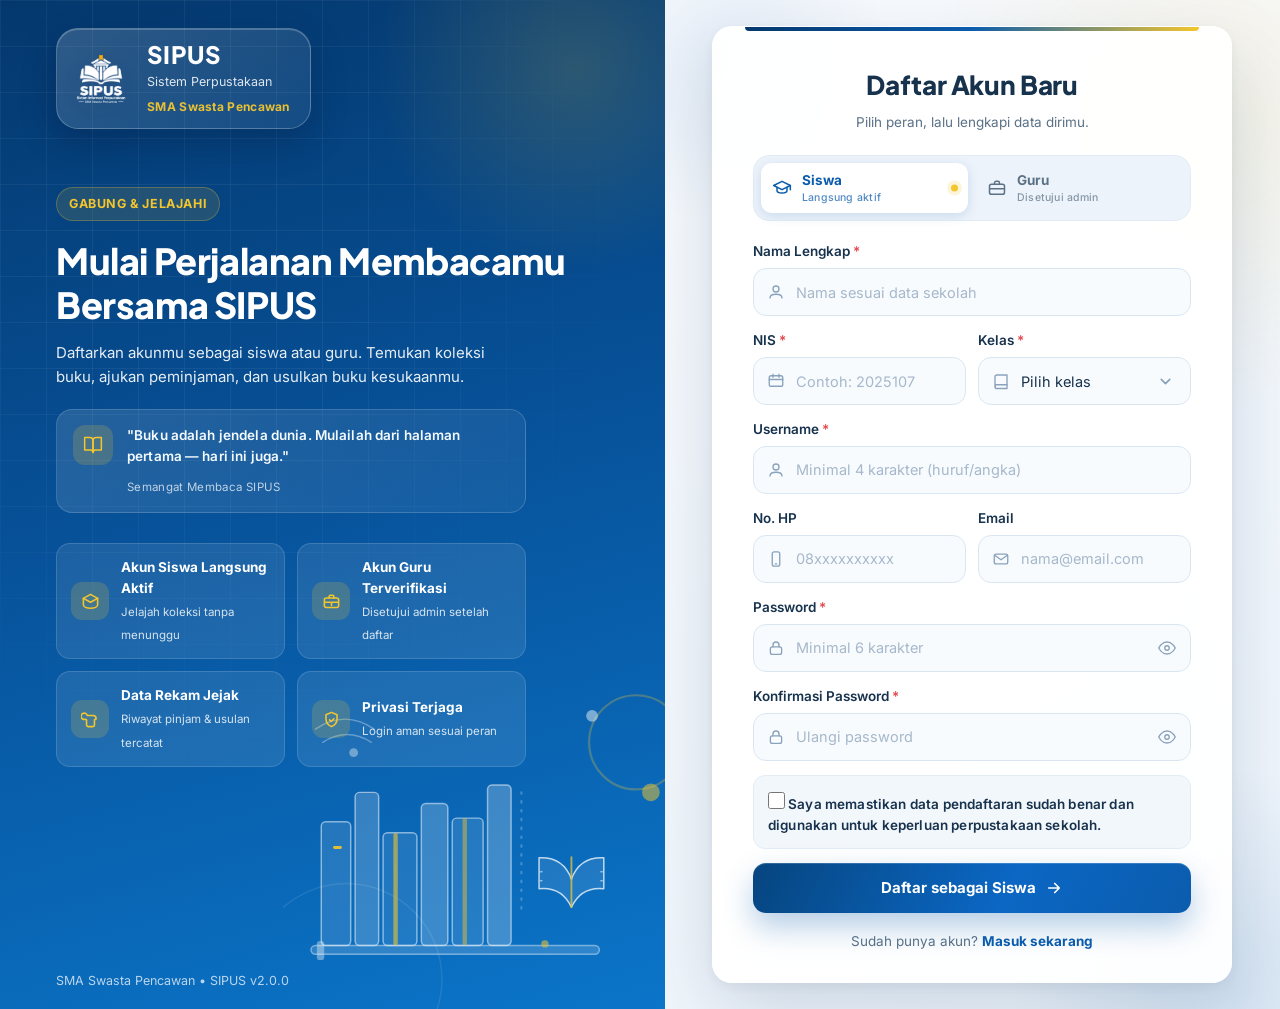
==== sipus/register.html @ 272c714d "first commit" ====
<!DOCTYPE html>
<html lang="id" class="auth-page">
<head>
  <meta charset="UTF-8">
  <meta name="viewport" content="width=device-width, initial-scale=1.0">
  <title>SIPUS — Daftar Akun</title>
  <link rel="icon" href="assets/sipus-logo.png">
  <link rel="preconnect" href="https://fonts.googleapis.com">
  <link rel="preconnect" href="https://fonts.gstatic.com" crossorigin>
  <link href="https://fonts.googleapis.com/css2?family=Inter:wght@400;500;600;700;800&family=Plus+Jakarta+Sans:wght@700;800&display=swap" rel="stylesheet">
  <link rel="stylesheet" href="css/style.css">
  <link rel="stylesheet" href="css/auth.css">
  <link rel="stylesheet" href="css/ui-refresh.css">
</head>
<body class="auth-page">
  <div class="auth-shell">

    <!-- ======== PANEL BRANDING (kiri) ======== -->
    <aside class="auth-brand">
      <div class="auth-brand-inner">
        <div class="auth-brand-top">
          <div class="auth-brand-glass">
            <img class="auth-brand-mark" src="assets/sipus-logo-wy.png" alt="Logo SIPUS">
            <div class="auth-brand-names">
              <div class="auth-brand-name">SIPUS</div>
              <div class="auth-brand-sub">Sistem Perpustakaan</div>
              <div class="auth-brand-school">SMA Swasta Pencawan</div>
            </div>
          </div>
        </div>

        <div class="auth-brand-copy">
          <span class="auth-kicker">Gabung &amp; Jelajahi</span>
          <h1>Mulai Perjalanan Membacamu Bersama SIPUS</h1>
          <p>Daftarkan akunmu sebagai siswa atau guru. Temukan koleksi buku, ajukan peminjaman, dan usulkan buku kesukaanmu.</p>

          <div class="auth-quote">
            <span class="auth-quote__ic"><svg viewBox="0 0 24 24" fill="none" stroke="currentColor" stroke-width="1.8" stroke-linecap="round" stroke-linejoin="round"><path d="M2 3h6a4 4 0 0 1 4 4v14a3 3 0 0 0-3-3H2z"/><path d="M22 3h-6a4 4 0 0 0-4 4v14a3 3 0 0 1 3-3h7z"/></svg></span>
            <span class="auth-quote__body">
              <p>"Buku adalah jendela dunia. Mulailah dari halaman pertama — hari ini juga."</p>
              <small>Semangat Membaca SIPUS</small>
            </span>
          </div>

          <ul class="auth-features">
            <li>
              <span class="af-ic"><svg viewBox="0 0 24 24" fill="none" stroke="currentColor" stroke-width="2" stroke-linecap="round" stroke-linejoin="round"><path d="M12 3l9 5-9 5-9-5 9-5Z"/><path d="M3 8v8c0 2.6 4 4.5 9 4.5s9-1.9 9-4.5V8"/></svg></span>
              <span><b>Akun Siswa Langsung Aktif</b><small>Jelajah koleksi tanpa menunggu</small></span>
            </li>
            <li>
              <span class="af-ic"><svg viewBox="0 0 24 24" fill="none" stroke="currentColor" stroke-width="2" stroke-linecap="round" stroke-linejoin="round"><rect x="3" y="7.5" width="18" height="12" rx="2.5"/><path d="M9 7.5V6a2 2 0 0 1 2-2h2a2 2 0 0 1 2 2v1.5M3.5 13h17M12 13v4"/></svg></span>
              <span><b>Akun Guru Terverifikasi</b><small>Disetujui admin setelah daftar</small></span>
            </li>
            <li>
              <span class="af-ic"><svg viewBox="0 0 24 24" fill="none" stroke="currentColor" stroke-width="2" stroke-linecap="round" stroke-linejoin="round"><path d="M8 7h8M8 7a4 4 0 1 0-2.8 4.8L7 12.3V19a2 2 0 0 0 2 2h6a2 2 0 0 0 2-2v-6.7l1.8-.5A4 4 0 0 0 16 7"/></svg></span>
              <span><b>Data Rekam Jejak</b><small>Riwayat pinjam &amp; usulan tercatat</small></span>
            </li>
            <li>
              <span class="af-ic"><svg viewBox="0 0 24 24" fill="none" stroke="currentColor" stroke-width="2" stroke-linecap="round" stroke-linejoin="round"><path d="M12 3l7 3v5c0 4.5-3 8.2-7 10-4-1.8-7-5.5-7-10V6l7-3Z"/><path d="M9.5 12.5l2 2 3.5-3.5"/></svg></span>
              <span><b>Privasi Terjaga</b><small>Login aman sesuai peran</small></span>
            </li>
          </ul>
        </div>
      </div>

      <!-- Ilustrasi perpustakaan (abstrak, tanpa manusia) -->
      <div class="auth-art" aria-hidden="true">
        <svg viewBox="0 0 560 470" fill="none">
          <circle cx="86" cy="404" r="130" stroke="#fff" stroke-opacity=".1" stroke-width="2"/>
          <circle cx="480" cy="82" r="64" stroke="#F4C62E" stroke-opacity=".3" stroke-width="3"/>
          <circle cx="500" cy="150" r="12" fill="#F4C62E" fill-opacity=".55"/>
          <circle cx="420" cy="46" r="8" fill="#fff" fill-opacity=".5"/>
          <path d="M44 64c26-18 54-18 80 0M54 82c22-14 44-14 66 0" stroke="#fff" stroke-opacity=".35" stroke-width="2" stroke-linecap="round"/>

          <rect x="38" y="358" width="392" height="12" rx="6" fill="#fff" fill-opacity=".16" stroke="#fff" stroke-opacity=".45" stroke-width="2"/>
          <rect x="46" y="352" width="10" height="26" rx="4" fill="#fff" fill-opacity=".4"/>

          <g stroke="#fff" stroke-opacity=".55" stroke-width="2">
            <rect x="52" y="190" width="40" height="168" rx="6" fill="#fff" fill-opacity=".12"/>
            <rect x="98" y="150" width="32" height="208" rx="6" fill="#fff" fill-opacity=".2"/>
            <rect x="136" y="205" width="46" height="153" rx="6" fill="#fff" fill-opacity=".1"/>
            <rect x="188" y="165" width="36" height="193" rx="6" fill="#fff" fill-opacity=".22"/>
            <rect x="230" y="185" width="42" height="173" rx="6" fill="#fff" fill-opacity=".12"/>
            <rect x="278" y="140" width="32" height="218" rx="6" fill="#fff" fill-opacity=".24"/>
          </g>
          <rect x="150" y="205" width="6" height="153" rx="3" fill="#F4C62E" fill-opacity=".65"/>
          <rect x="244" y="185" width="6" height="173" rx="3" fill="#F4C62E" fill-opacity=".5"/>
          <line x1="70" y1="225" x2="78" y2="225" stroke="#F4C62E" stroke-width="4" stroke-linecap="round"/>
          <path d="M324 150v158" stroke="#fff" stroke-opacity=".25" stroke-width="3" stroke-dasharray="2 10" stroke-linecap="round"/>

          <g stroke="#fff" stroke-opacity=".8" stroke-width="2" stroke-linecap="round" stroke-linejoin="round">
            <path d="M392 268c-8-22-24-30-44-29v42c19-2 34 4 44 25 10-21 25-27 44-25v-42c-20-1-36 7-44 29z" fill="#fff" fill-opacity=".1"/>
            <line x1="392" y1="238" x2="392" y2="306" stroke="#F4C62E" stroke-width="2.5"/>
            <path d="M352 258h-2M352 270h-2M432 258h2M432 270h2" stroke="#fff" stroke-opacity=".55"/>
          </g>

          <circle cx="356" cy="356" r="5" fill="#F4C62E" fill-opacity=".6"/>
          <circle cx="96" cy="96" r="6" fill="#fff" fill-opacity=".4"/>
        </svg>
      </div>

      <div class="auth-brand-foot">SMA Swasta Pencawan • SIPUS v2.0.0</div>
    </aside>

    <!-- ======== PANEL FORM (kanan) ======== -->
    <main class="auth-main">
      <section class="auth-card" style="max-width: 520px;">
        <div class="auth-mobile-brand">
          <img src="assets/sipus-logo-wy.png" alt="Logo SIPUS">
          <div class="auth-mobile-brand-text">
            <div class="auth-mobile-brand-name">SIPUS</div>
            <div class="auth-mobile-brand-sub">Sistem Perpustakaan</div>
            <div class="auth-mobile-brand-school">SMA Swasta Pencawan</div>
          </div>
        </div>

        <div class="a-phases">
          <!-- ===== FASE 1: FORM ===== -->
          <div class="a-phase active" id="phaseForm">

            <div class="auth-card-head">
              <h2>Daftar Akun Baru</h2>
              <p>Pilih peran, lalu lengkapi data dirimu.</p>
            </div>

            <div class="a-switch" id="modeSwitch" role="tablist">
              <button type="button" class="active" data-mode="siswa" role="tab" aria-selected="true">
                <svg viewBox="0 0 24 24" fill="none" stroke="currentColor" stroke-width="1.8" stroke-linecap="round" stroke-linejoin="round"><path d="M2 9 12 4l10 5-10 5L2 9Z"/><path d="M6 11.5V15c0 1.8 2.7 3 6 3s6-1.2 6-3v-3.5"/><path d="M22 9v5"/></svg>
                <span class="a-switch-label">
                  <b>Siswa</b>
                  <small>Langsung aktif</small>
                </span>
              </button>
              <button type="button" data-mode="guru" role="tab" aria-selected="false">
                <svg viewBox="0 0 24 24" fill="none" stroke="currentColor" stroke-width="1.8" stroke-linecap="round" stroke-linejoin="round"><rect x="3" y="7.5" width="18" height="12" rx="2.5"/><path d="M9 7.5V6a2 2 0 0 1 2-2h2a2 2 0 0 1 2 2v1.5M3.5 13h17"/></svg>
                <span class="a-switch-label">
                  <b>Guru</b>
                  <small>Disetujui admin</small>
                </span>
              </button>
            </div>

            <div id="alertBox"></div>

            <!-- ============ FORM SISWA ============ -->
            <form id="registerFormSiswa" class="a-reg-form" novalidate>
              <div class="a-field" id="fNamaS">
                <label for="nameS">Nama Lengkap <span class="req">*</span></label>
                <div class="a-input">
                  <svg viewBox="0 0 24 24" fill="none" stroke="currentColor" stroke-width="1.8" stroke-linecap="round" stroke-linejoin="round"><circle cx="12" cy="8" r="4"/><path d="M4 20c0-3.5 3.6-5 8-5s8 1.5 8 5"/></svg>
                  <input type="text" id="nameS" placeholder="Nama sesuai data sekolah" autocomplete="name">
                </div>
                <span class="a-feedback" id="fbNameS"></span>
              </div>

              <div class="a-grid2">
                <div class="a-field" id="fNisS">
                  <label for="nisS">NIS <span class="req">*</span></label>
                  <div class="a-input">
                    <svg viewBox="0 0 24 24" fill="none" stroke="currentColor" stroke-width="1.8" stroke-linecap="round" stroke-linejoin="round"><rect x="3" y="5" width="18" height="14" rx="2.5"/><path d="M16 3v4M8 3v4M3 10h18"/></svg>
                    <input type="text" id="nisS" inputmode="numeric" maxlength="15" placeholder="Contoh: 2025107" autocomplete="off">
                  </div>
                  <span class="a-feedback" id="fbNisS"></span>
                </div>

                <div class="a-field" id="fKelasS">
                  <label for="kelasS">Kelas <span class="req">*</span></label>
                  <div class="a-input">
                    <svg viewBox="0 0 24 24" fill="none" stroke="currentColor" stroke-width="1.8" stroke-linecap="round" stroke-linejoin="round"><path d="M4 19.5A2.5 2.5 0 0 1 6.5 17H20V4H6.5A2.5 2.5 0 0 0 4 6.5v13z"/><path d="M4 19.5A2.5 2.5 0 0 0 6.5 22H20v-5"/></svg>
                    <select id="kelasS">
                      <option value="">Pilih kelas</option>
                    </select>
                  </div>
                  <span class="a-feedback" id="fbKelasS"></span>
                </div>
              </div>

              <div class="a-field" id="fUserS">
                <label for="userS">Username <span class="req">*</span></label>
                <div class="a-input">
                  <svg viewBox="0 0 24 24" fill="none" stroke="currentColor" stroke-width="1.8" stroke-linecap="round" stroke-linejoin="round"><circle cx="12" cy="8" r="4"/><path d="M4 20c0-3.5 3.6-5 8-5s8 1.5 8 5"/></svg>
                  <input type="text" id="userS" placeholder="Minimal 4 karakter (huruf/angka)" autocomplete="off">
                </div>
                <span class="a-feedback" id="fbUserS"></span>
              </div>

              <div class="a-grid2">
                <div class="a-field" id="fHpS">
                  <label for="hpS">No. HP</label>
                  <div class="a-input">
                    <svg viewBox="0 0 24 24" fill="none" stroke="currentColor" stroke-width="1.8" stroke-linecap="round" stroke-linejoin="round"><rect x="7" y="2.5" width="10" height="19" rx="2.5"/><path d="M11 18.5h2"/></svg>
                    <input type="tel" id="hpS" inputmode="tel" maxlength="14" placeholder="08xxxxxxxxxx" autocomplete="tel">
                  </div>
                  <span class="a-feedback" id="fbHpS"></span>
                </div>

                <div class="a-field" id="fEmailS">
                  <label for="emailS">Email</label>
                  <div class="a-input">
                    <svg viewBox="0 0 24 24" fill="none" stroke="currentColor" stroke-width="1.8" stroke-linecap="round" stroke-linejoin="round"><rect x="3" y="5.5" width="18" height="13" rx="2.5"/><path d="m3.5 7 8.5 6 8.5-6"/></svg>
                    <input type="email" id="emailS" placeholder="nama@email.com" autocomplete="email">
                  </div>
                  <span class="a-feedback" id="fbEmailS"></span>
                </div>
              </div>

              <div class="a-field" id="fPwS">
                <label for="pwS">Password <span class="req">*</span></label>
                <div class="a-input">
                  <svg viewBox="0 0 24 24" fill="none" stroke="currentColor" stroke-width="1.8" stroke-linecap="round" stroke-linejoin="round"><rect x="4.5" y="10.5" width="15" height="10" rx="2.5"/><path d="M8 10.5V8a4 4 0 0 1 8 0v2.5"/></svg>
                  <input type="password" id="pwS" placeholder="Minimal 6 karakter" autocomplete="new-password">
                  <button type="button" class="a-pass-toggle" id="togglePwS" title="Tampilkan password">
                    <svg viewBox="0 0 24 24" fill="none" stroke="currentColor" stroke-width="1.8" stroke-linecap="round" stroke-linejoin="round"><path d="M1 12s4-8 11-8 11 8 11 8-4 8-11 8-11-8-11-8z"/><circle cx="12" cy="12" r="3"/></svg>
                  </button>
                </div>
                <div class="pw-meter" id="pwMeterS">
                  <span class="pw-meter__bars"><i></i><i></i><i></i></span>
                  <span class="pw-meter__label" id="pwLabelS">Minimal 6 karakter</span>
                </div>
                <span class="a-feedback" id="fbPwS"></span>
              </div>

              <div class="a-field" id="fCfS">
                <label for="cfS">Konfirmasi Password <span class="req">*</span></label>
                <div class="a-input">
                  <svg viewBox="0 0 24 24" fill="none" stroke="currentColor" stroke-width="1.8" stroke-linecap="round" stroke-linejoin="round"><rect x="4.5" y="10.5" width="15" height="10" rx="2.5"/><path d="M8 10.5V8a4 4 0 0 1 8 0v2.5"/></svg>
                  <input type="password" id="cfS" placeholder="Ulangi password" autocomplete="new-password">
                  <button type="button" class="a-pass-toggle" id="toggleCfS" title="Tampilkan password">
                    <svg viewBox="0 0 24 24" fill="none" stroke="currentColor" stroke-width="1.8" stroke-linecap="round" stroke-linejoin="round"><path d="M1 12s4-8 11-8 11 8 11 8-4 8-11 8-11-8-11-8z"/><circle cx="12" cy="12" r="3"/></svg>
                  </button>
                </div>
                <span class="a-feedback" id="fbCfS"></span>
              </div>

              <div class="a-field">
                <label class="a-check a-check--terms">
                  <input type="checkbox" id="agreeS">
                  <span>Saya memastikan data pendaftaran sudah benar dan digunakan untuk keperluan perpustakaan sekolah.</span>
                </label>
                <span class="a-feedback" id="fbAgreeS"></span>
              </div>

              <button type="submit" class="a-btn" id="btnRegisterSiswa">
                Daftar sebagai Siswa
                <svg viewBox="0 0 24 24" fill="none" stroke="currentColor" stroke-width="2.2" stroke-linecap="round" stroke-linejoin="round"><path d="M5 12h14M13 6l6 6-6 6"/></svg>
              </button>
            </form>

            <!-- ============ FORM GURU ============ -->
            <form id="registerFormGuru" class="a-reg-form" novalidate hidden>
              <div class="a-field" id="fNamaG">
                <label for="nameG">Nama Lengkap <span class="req">*</span></label>
                <div class="a-input">
                  <svg viewBox="0 0 24 24" fill="none" stroke="currentColor" stroke-width="1.8" stroke-linecap="round" stroke-linejoin="round"><circle cx="12" cy="8" r="4"/><path d="M4 20c0-3.5 3.6-5 8-5s8 1.5 8 5"/></svg>
                  <input type="text" id="nameG" placeholder="Nama sesuai data sekolah" autocomplete="name">
                </div>
                <span class="a-feedback" id="fbNameG"></span>
              </div>

              <div class="a-grid2">
                <div class="a-field" id="fNipG">
                  <label for="nipG">NIP <span class="req">*</span></label>
                  <div class="a-input">
                    <svg viewBox="0 0 24 24" fill="none" stroke="currentColor" stroke-width="1.8" stroke-linecap="round" stroke-linejoin="round"><rect x="3" y="4" width="18" height="16" rx="2.5"/><circle cx="9" cy="9.5" r="2"/><path d="M4.5 19c.8-2.4 2.5-3.5 4.5-3.5s3.7 1.1 4.5 3.5M15.5 9h4M15.5 12.5h4M15.5 16h4"/></svg>
                    <input type="text" id="nipG" inputmode="numeric" maxlength="20" placeholder="Nomor Induk Pegawai" autocomplete="off">
                  </div>
                  <span class="a-feedback" id="fbNipG"></span>
                </div>

                <div class="a-field" id="fMapelG">
                  <label for="mapelG">Mata Pelajaran <span class="req">*</span></label>
                  <div class="a-input">
                    <svg viewBox="0 0 24 24" fill="none" stroke="currentColor" stroke-width="1.8" stroke-linecap="round" stroke-linejoin="round"><path d="M12 3l9 5-9 5-9-5 9-5Z"/><path d="M3 8v8c0 2.6 4 4.5 9 4.5s9-1.9 9-4.5V8"/></svg>
                    <select id="mapelG">
                      <option value="">Pilih mata pelajaran</option>
                    </select>
                  </div>
                  <span class="a-feedback" id="fbMapelG"></span>
                </div>
              </div>

              <div class="a-field" id="fUserG">
                <label for="userG">Username <span class="req">*</span></label>
                <div class="a-input">
                  <svg viewBox="0 0 24 24" fill="none" stroke="currentColor" stroke-width="1.8" stroke-linecap="round" stroke-linejoin="round"><circle cx="12" cy="8" r="4"/><path d="M4 20c0-3.5 3.6-5 8-5s8 1.5 8 5"/></svg>
                  <input type="text" id="userG" placeholder="Minimal 4 karakter (huruf/angka)" autocomplete="off">
                </div>
                <span class="a-feedback" id="fbUserG"></span>
              </div>

              <div class="a-grid2">
                <div class="a-field" id="fHpG">
                  <label for="hpG">No. HP</label>
                  <div class="a-input">
                    <svg viewBox="0 0 24 24" fill="none" stroke="currentColor" stroke-width="1.8" stroke-linecap="round" stroke-linejoin="round"><rect x="7" y="2.5" width="10" height="19" rx="2.5"/><path d="M11 18.5h2"/></svg>
                    <input type="tel" id="hpG" inputmode="tel" maxlength="14" placeholder="08xxxxxxxxxx" autocomplete="tel">
                  </div>
                  <span class="a-feedback" id="fbHpG"></span>
                </div>

                <div class="a-field" id="fEmailG">
                  <label for="emailG">Email</label>
                  <div class="a-input">
                    <svg viewBox="0 0 24 24" fill="none" stroke="currentColor" stroke-width="1.8" stroke-linecap="round" stroke-linejoin="round"><rect x="3" y="5.5" width="18" height="13" rx="2.5"/><path d="m3.5 7 8.5 6 8.5-6"/></svg>
                    <input type="email" id="emailG" placeholder="nama@email.com" autocomplete="email">
                  </div>
                  <span class="a-feedback" id="fbEmailG"></span>
                </div>
              </div>

              <div class="a-field" id="fPwG">
                <label for="pwG">Password <span class="req">*</span></label>
                <div class="a-input">
                  <svg viewBox="0 0 24 24" fill="none" stroke="currentColor" stroke-width="1.8" stroke-linecap="round" stroke-linejoin="round"><rect x="4.5" y="10.5" width="15" height="10" rx="2.5"/><path d="M8 10.5V8a4 4 0 0 1 8 0v2.5"/></svg>
                  <input type="password" id="pwG" placeholder="Minimal 6 karakter" autocomplete="new-password">
                  <button type="button" class="a-pass-toggle" id="togglePwG" title="Tampilkan password">
                    <svg viewBox="0 0 24 24" fill="none" stroke="currentColor" stroke-width="1.8" stroke-linecap="round" stroke-linejoin="round"><path d="M1 12s4-8 11-8 11 8 11 8-4 8-11 8-11-8-11-8z"/><circle cx="12" cy="12" r="3"/></svg>
                  </button>
                </div>
                <div class="pw-meter" id="pwMeterG">
                  <span class="pw-meter__bars"><i></i><i></i><i></i></span>
                  <span class="pw-meter__label" id="pwLabelG">Minimal 6 karakter</span>
                </div>
                <span class="a-feedback" id="fbPwG"></span>
              </div>

              <div class="a-field" id="fCfG">
                <label for="cfG">Konfirmasi Password <span class="req">*</span></label>
                <div class="a-input">
                  <svg viewBox="0 0 24 24" fill="none" stroke="currentColor" stroke-width="1.8" stroke-linecap="round" stroke-linejoin="round"><rect x="4.5" y="10.5" width="15" height="10" rx="2.5"/><path d="M8 10.5V8a4 4 0 0 1 8 0v2.5"/></svg>
                  <input type="password" id="cfG" placeholder="Ulangi password" autocomplete="new-password">
                  <button type="button" class="a-pass-toggle" id="toggleCfG" title="Tampilkan password">
                    <svg viewBox="0 0 24 24" fill="none" stroke="currentColor" stroke-width="1.8" stroke-linecap="round" stroke-linejoin="round"><path d="M1 12s4-8 11-8 11 8 11 8-4 8-11 8-11-8-11-8z"/><circle cx="12" cy="12" r="3"/></svg>
                  </button>
                </div>
                <span class="a-feedback" id="fbCfG"></span>
              </div>

              <div class="a-field">
                <label class="a-check a-check--terms">
                  <input type="checkbox" id="agreeG">
                  <span>Saya memastikan data pendaftaran sudah benar dan digunakan untuk keperluan perpustakaan sekolah.</span>
                </label>
                <span class="a-feedback" id="fbAgreeG"></span>
              </div>

              <button type="submit" class="a-btn" id="btnRegisterGuru">
                Daftar sebagai Guru
                <svg viewBox="0 0 24 24" fill="none" stroke="currentColor" stroke-width="2.2" stroke-linecap="round" stroke-linejoin="round"><path d="M5 12h14M13 6l6 6-6 6"/></svg>
              </button>
            </form>

            <p class="auth-cta">Sudah punya akun? <a href="login.html">Masuk sekarang</a></p>
          </div>

          <!-- ===== FASE 2: SUKSES ===== -->
          <div class="a-phase" id="phaseDone">
            <div id="successBox"></div>
          </div>
        </div>
      </section>
    </main>
  </div>

  <script src="js/data.js"></script>
  <script src="js/app.js"></script>
  <script src="js/register.js"></script>
</body>
</html>
---- sipus/css/style.css ----
/* ============================================================
   SIPUS — Sistem Informasi Perpustakaan Sekolah
   Design System: biru-putih + aksen kuning, vanilla CSS
   ============================================================ */

:root {
  --primary: #0B5CAD;
  --primary-dark: #06457F;
  --primary-deep: #04386D;
  --primary-soft: #E8F1FB;
  --accent: #F4C62E;
  --accent-soft: #FEF7DC;
  --accent-dark: #B07D00;
  --bg: #F2F7FC;
  --surface: #FFFFFF;
  --text: #17324D;
  --text-muted: #5B7186;
  --border: #E3ECF5;
  --success: #16A36A;
  --success-soft: #E3F7EF;
  --warning: #F59E0B;
  --warning-soft: #FEF3E0;
  --danger: #E5484D;
  --danger-soft: #FDEBEC;
  --radius-card: 14px;
  --radius-small: 10px;
  --radius-input: 10px;
  --shadow: 0 4px 20px rgba(11, 92, 173, 0.08);
  --shadow-hover: 0 10px 30px rgba(11, 92, 173, 0.14);
  --font: 'Inter', -apple-system, BlinkMacSystemFont, 'Segoe UI', sans-serif;
  --sidebar-w: 250px;
  --sidebar-gradient: linear-gradient(180deg, #075cae 0%, #064783 52%, #04386d 100%);
  --hero-gradient: linear-gradient(115deg, #04386d 0%, #07529a 55%, #0b75c9 100%);
}

* { margin: 0; padding: 0; box-sizing: border-box; }

html { scroll-behavior: smooth; }

body {
  font-family: var(--font);
  background: var(--bg);
  color: var(--text);
  font-size: 15px;
  line-height: 1.55;
  -webkit-font-smoothing: antialiased;
}

a { color: var(--primary); text-decoration: none; }
a:hover { text-decoration: underline; }

button { font-family: inherit; cursor: pointer; }
input, select, textarea { font-family: inherit; }

img { max-width: 100%; display: block; }

/* ---------- Utility ---------- */
.container { max-width: 1200px; margin: 0 auto; padding: 0 20px; }

.muted { color: var(--text-muted); }
.text-sm { font-size: 13px; }
.text-xs { font-size: 12px; }
.bold { font-weight: 700; }
.center { text-align: center; }
.mt-8 { margin-top: 8px; } .mt-12 { margin-top: 12px; } .mt-16 { margin-top: 16px; }
.mt-24 { margin-top: 24px; } .mb-8 { margin-bottom: 8px; } .mb-12 { margin-bottom: 12px; }
.mb-16 { margin-bottom: 16px; } .mb-24 { margin-bottom: 24px; }
.mx-auto { margin-left: auto; margin-right: auto; }
.flex { display: flex; } .items-center { align-items: center; }
.justify-between { justify-content: space-between; }
.gap-8 { gap: 8px; } .gap-12 { gap: 12px; } .gap-16 { gap: 16px; }
.flex-wrap { flex-wrap: wrap; }
.grid { display: grid; }

.hidden { display: none !important; }

/* ---------- Buttons ---------- */
.btn {
  display: inline-flex;
  align-items: center;
  justify-content: center;
  gap: 8px;
  font-weight: 600;
  font-size: 14px;
  border: none;
  border-radius: var(--radius-input);
  padding: 11px 20px;
  transition: all .2s ease;
  white-space: nowrap;
  background: var(--primary);
  color: #fff;
}
.btn:hover { background: var(--primary-dark); text-decoration: none; transform: translateY(-1px); }
.btn:active { transform: translateY(0); }
.btn-lg { padding: 14px 28px; font-size: 15px; }
.btn-block { width: 100%; }

.btn-outline {
  background: transparent;
  color: var(--primary);
  border: 1.5px solid var(--primary);
}
.btn-outline:hover { background: var(--primary-soft); text-decoration: none; }

.btn-ghost { background: var(--primary-soft); color: var(--primary); }
.btn-ghost:hover { background: #dbe9f8; text-decoration: none; }

.btn-danger { background: var(--danger); }
.btn-danger:hover { background: #c93a3f; }
.btn-danger-outline { background: transparent; color: var(--danger); border: 1.5px solid var(--danger); }
.btn-danger-outline:hover { background: rgba(220,53,69,.08); text-decoration: none; }
.btn-success { background: var(--success); }
.btn-success:hover { background: #117e50; }

.btn-sm { padding: 7px 14px; font-size: 13px; border-radius: 10px; }
.btn-icon { padding: 8px; width: 38px; height: 38px; border-radius: 10px; }

.btn:disabled { opacity: .55; cursor: not-allowed; transform: none; }

/* ---------- Badges ---------- */
.badge {
  display: inline-flex;
  align-items: center;
  gap: 6px;
  font-size: 12px;
  font-weight: 600;
  padding: 4px 12px;
  border-radius: 999px;
  white-space: nowrap;
}
.badge::before {
  content: '';
  width: 7px; height: 7px;
  border-radius: 50%;
  background: currentColor;
}
.badge-success { background: var(--success-soft); color: var(--success); }
.badge-warning { background: var(--warning-soft); color: var(--warning); }
.badge-danger { background: var(--danger-soft); color: var(--danger); }
.badge-primary { background: var(--primary-soft); color: var(--primary); }
.badge-neutral { background: #EFF3F8; color: var(--text-muted); }
.badge-accent { background: var(--accent-soft); color: var(--accent-dark); }

/* ---------- Cards ---------- */
.card {
  background: var(--surface);
  border-radius: var(--radius-card);
  box-shadow: var(--shadow);
  padding: 22px;
  border: 1px solid var(--border);
}
.card-hover { transition: all .2s ease; }
.card-hover:hover { box-shadow: var(--shadow-hover); transform: translateY(-3px); }

/* ---------- Inputs ---------- */
.field-row { display: flex; gap: 12px; }
.field-row .field { flex: 1; min-width: 0; }
@media (max-width: 480px) { .field-row { flex-direction: column; gap: 0; } }
.field { margin-bottom: 16px; }
.field label {
  display: block;
  font-size: 13px;
  font-weight: 600;
  color: var(--text);
  margin-bottom: 6px;
}
.input,
.select,
.textarea {
  width: 100%;
  padding: 12px 14px;
  font-size: 14px;
  color: var(--text);
  background: #fff;
  border: 1.5px solid var(--border);
  border-radius: var(--radius-input);
  outline: none;
  transition: border .2s, box-shadow .2s;
}
.input:focus, .select:focus, .textarea:focus {
  border-color: var(--primary);
  box-shadow: 0 0 0 3px rgba(11, 92, 173, .12);
}
.input::placeholder { color: #9AB0C4; }
.textarea { resize: vertical; min-height: 90px; }

.input-group {
  position: relative;
  display: flex;
  align-items: center;
}
.input-group .input { padding-right: 44px; }
.input-group .icon-btn {
  position: absolute;
  right: 6px;
  background: none;
  border: none;
  color: var(--text-muted);
  font-size: 16px;
  padding: 8px;
}

/* ---------- Search ---------- */
.search-bar { position: relative; }
.search-bar > svg {
  position: absolute;
  left: 16px; top: 50%;
  transform: translateY(-50%);
  color: var(--text-muted);
  width: 18px; height: 18px;
  pointer-events: none;
}
.search-bar input {
  width: 100%;
  padding: 14px 18px 14px 44px;
  font-size: 15px;
  border: 1.5px solid var(--border);
  border-radius: var(--radius-input);
  background: #fff;
  outline: none;
  transition: border .2s, box-shadow .2s;
}
.search-bar input:focus { border-color: var(--primary); box-shadow: 0 0 0 3px rgba(11, 92, 173, .12); }

.icon { width: 20px; height: 20px; }

/* ---------- Login Page ---------- */
.login-wrap {
  min-height: 100vh;
  display: flex;
  background: var(--surface);
}
.login-brand {
  flex: 1.1;
  background: linear-gradient(145deg, #063d78 0%, #086fc3 58%, #0b5cad 100%);
  color: #fff;
  display: flex;
  flex-direction: column;
  justify-content: space-between;
  padding: 44px 48px;
  position: relative;
  overflow: hidden;
}
.login-brand::after {
  content: '';
  position: absolute;
  width: 420px; height: 420px;
  border-radius: 50%;
  background: rgba(255,255,255,.06);
  right: -120px; bottom: -120px;
}
.login-brand::before {
  content: '';
  position: absolute;
  width: 260px; height: 260px;
  border-radius: 50%;
  background: rgba(244,198,46,.12);
  left: -60px; top: 30%;
}
.brand-top {
  display: flex;
  align-items: center;
  gap: 12px;
  position: relative; z-index: 1;
}
.brand-logo {
  width: 54px; height: 54px;
  background: var(--accent);
  border-radius: 14px;
  display: flex;
  align-items: center;
  justify-content: center;
  font-weight: 800;
  font-size: 20px;
  color: var(--primary-dark);
}
.brand-logo-image {
  object-fit: contain;
  padding: 0;
  background: transparent;
  border-radius: 0;
}
.sidebar-brand-image {
  width: 178px;
  height: 88px;
}
.login-card-logo {
  width: 82px;
  height: 82px;
  display: block;
  margin: 0 auto 20px;
}
.brand-name { font-weight: 800; font-size: 22px; letter-spacing: .3px; }
.brand-sub { font-size: 12px; opacity: .8; }
.brand-mid { position: relative; z-index: 1; margin: 40px 0; }
.brand-mid h1 { font-size: 30px; line-height: 1.3; font-weight: 800; margin-bottom: 14px; }
.brand-mid p { font-size: 15px; opacity: .85; max-width: 380px; }
.brand-illus {
  margin: 32px 0 40px;
  background: rgba(255,255,255,.08);
  border: 1px solid rgba(255,255,255,.14);
  border-radius: 12px;
  padding: 26px;
  max-width: 420px;
}
.brand-illus .books {
  display: flex;
  gap: 14px;
  margin-bottom: 16px;
}
.book-mini {
  width: 64px; height: 92px;
  border-radius: 10px 10px 10px 10px;
  box-shadow: 0 6px 14px rgba(0,0,0,.25);
}
.brand-illus figcaption { font-size: 13px; opacity: .9; }
.login-student-art {
  display: block;
  width: 100%;
  max-width: 420px;
  aspect-ratio: 640 / 430;
  object-fit: cover;
  border-radius: 10px;
  box-shadow: 0 14px 28px rgba(0,0,0,.22);
}
.login-card-art img[src*="image3"] {
  object-position: center center;
}
.brand-bottom { font-size: 12px; opacity: .7; position: relative; z-index: 1; }

.login-form-side {
  flex: 1;
  display: flex;
  align-items: center;
  justify-content: center;
  padding: 32px;
}
.login-card {
  width: 100%;
  max-width: 620px;
  position: relative;
  min-height: 660px;
  padding: 38px 285px 30px 42px;
  background: #fff;
  border: 1px solid var(--border);
  border-radius: 18px;
  box-shadow: 0 18px 45px rgba(11, 92, 173, .12);
  overflow: hidden;
}
.login-card h2 { font-size: 24px; font-weight: 800; margin-bottom: 6px; }
.login-card .sub { color: var(--text-muted); margin-bottom: 28px; font-size: 14px; }
.login-logo-mobile { display: none; margin-bottom: 24px; }
.login-card.register-card { padding: 38px 42px 30px; min-height: 0; }
.login-card-art { position: absolute; right: 0; top: 0; bottom: 0; width: 245px; overflow: hidden; background: linear-gradient(160deg, #dff2ff, #a8d8f8); clip-path: polygon(27% 0, 100% 0, 100% 100%, 0 100%, 17% 78%, 28% 58%, 22% 36%); }
.login-card-art::after { content: ''; position: absolute; inset: 0; background: linear-gradient(180deg, rgba(11, 92, 173, .05), rgba(6, 61, 120, .35)); }
.login-card-art img { width: 100%; height: 100%; object-fit: cover; object-position: 67% center; opacity: .95; }
.login-card-art span { position: absolute; left: 42px; bottom: 42px; z-index: 1; color: #fff; font-size: 17px; line-height: 1.25; text-shadow: 0 2px 5px rgba(0, 43, 88, .35); }

@media (max-width: 900px) {
  .login-brand {
    display: flex;
    min-height: 0;
    flex: none;
    padding: 18px 20px 22px;
    border-radius: 0 0 24px 24px;
  }
  .login-brand::before { width: 150px; height: 150px; top: -65px; }
  .login-brand::after { width: 180px; height: 180px; right: -75px; bottom: -100px; }
  .brand-mid { margin: 18px 0 0; }
  .brand-mid h1 { font-size: 22px; margin-bottom: 6px; }
  .brand-mid p { font-size: 13px; }
  .brand-illus { margin: 14px 0 0; padding: 0; border: 0; background: transparent; max-width: 100%; }
  .login-student-art { max-width: 330px; height: 150px; object-position: center 35%; }
  .brand-illus figcaption, .brand-bottom { display: none; }
  .login-form-side {
    justify-content: flex-start;
    padding: 24px 20px 36px;
    background: var(--bg);
  }
  .login-logo-mobile { display: flex; align-items: center; gap: 10px; }
  .login-wrap { flex-direction: column; }
  .login-card {
    max-width: 520px;
    margin: 0 auto;
    padding: 24px;
    min-height: 0;
    background: #fff;
    border: 1px solid var(--border);
    border-radius: 16px;
    box-shadow: var(--shadow);
  }
  .login-card.register-card { padding: 24px; }
}
.login-type-switch {
  display: grid;
  grid-template-columns: 1fr 1fr;
  gap: 6px;
  background: #EEF3F9;
  border-radius: 12px;
  padding: 5px;
  margin-bottom: 22px;
}
.login-type-switch button {
  border: none;
  background: transparent;
  padding: 9px;
  border-radius: 9px;
  font-weight: 600;
  font-size: 13px;
  color: var(--text-muted);
  transition: all .2s;
}
.login-type-switch button.active {
  background: #fff;
  color: var(--primary);
  box-shadow: 0 2px 8px rgba(11,92,173,.12);
}
.alert {
  border-radius: 12px;
  padding: 12px 16px;
  font-size: 13px;
  font-weight: 600;
  margin-bottom: 16px;
}
.alert-error { background: var(--danger-soft); color: var(--danger); }
.alert-success { background: var(--success-soft); color: var(--success); }
.alert-info { background: var(--primary-soft); color: var(--primary); }

/* ============================================================
   APP LAYOUT (Siswa + Admin)
   ============================================================ */
.app {
  display: flex;
  min-height: 100vh;
}

/* ---------- Sidebar ---------- */
.sidebar {
  width: var(--sidebar-w);
  background: var(--sidebar-gradient);
  color: #fff;
  display: flex;
  flex-direction: column;
  position: fixed;
  top: 0; bottom: 0; left: 0;
  z-index: 60;
  transition: transform .3s ease;
  overflow-y: auto;
  box-shadow: 8px 0 24px rgba(8, 76, 137, .12);
}
.sidebar .logo-area {
  display: flex;
  flex-direction: column;
  align-items: stretch;
  gap: 0;
  padding: 20px 20px 16px;
  border-bottom: 1px solid rgba(255,255,255,.1);
}
.sidebar .sidebar-brand { width: 100%; min-width: 0; }
.sidebar .brand-line {
  display: flex;
  align-items: center;
  justify-content: flex-start;
  gap: 10px;
  min-width: 0;
}
.sidebar .brand-logo { width: auto; height: 44px; font-size: 17px; }
.sidebar .sidebar-brand-image { width: auto; height: 44px; flex-shrink: 0; }
.sidebar .default-logo { filter: brightness(0) invert(1); transition: filter .25s ease; }
.sidebar .brand-copy { flex: 1; min-width: 0; }
.sidebar .brand-copy b {
  display: block;
  font-size: 14px;
  font-weight: 800;
  letter-spacing: .5px;
  text-transform: uppercase;
  white-space: nowrap;
  overflow: hidden;
  text-overflow: ellipsis;
}
.sidebar .brand-copy span {
  display: block;
  font-size: 10.5px;
  opacity: .78;
  margin-top: 2px;
  white-space: nowrap;
  overflow: hidden;
  text-overflow: ellipsis;
}
.sidebar .brand-copy small {
  display: block;
  font-size: 10.5px;
  font-weight: 700;
  letter-spacing: .3px;
  color: var(--accent);
  margin-top: 3px;
  white-space: nowrap;
  overflow: hidden;
  text-overflow: ellipsis;
}

.nav { padding: 16px 12px; flex: 1; }
.nav-group { margin-bottom: 18px; }
.nav-group-label {
  font-size: 11px;
  text-transform: uppercase;
  letter-spacing: 1px;
  color: rgba(255,255,255,.4);
  padding: 0 10px;
  margin-bottom: 6px;
  font-weight: 700;
}
.nav-item {
  display: flex;
  align-items: center;
  gap: 12px;
  padding: 11px 12px;
  border-radius: 10px;
  color: rgba(255,255,255,.72);
  font-size: 14px;
  font-weight: 500;
  cursor: pointer;
  transition: all .18s;
  margin-bottom: 2px;
  border: none;
  background: none;
  width: 100%;
  text-align: left;
}
.nav-item:hover { background: rgba(255,255,255,.08); color: #fff; text-decoration: none; }
.nav-item.active {
  background: var(--primary);
  color: #fff;
  font-weight: 600;
}
.nav-item .nav-icon { width: 20px; height: 20px; flex-shrink: 0; opacity: .9; }
.nav-item .nav-badge {
  margin-left: auto;
  background: var(--accent);
  color: var(--primary-dark);
  font-size: 11px;
  font-weight: 700;
  padding: 1px 7px;
  border-radius: 999px;
}

.sidebar-foot {
  padding: 12px;
  border-top: 1px solid rgba(255,255,255,.1);
}

/* ---------- Sidebar user (statis, tanpa popup) ---------- */
.sidebar-user {
  display: flex;
  align-items: center;
  gap: 10px;
  padding: 8px;
  color: #fff;
}
.sidebar-user-avatar {
  width: 34px;
  height: 34px;
  font-size: 13px;
  flex-shrink: 0;
}
.sidebar-user-info { flex: 1; min-width: 0; text-align: left; }
.sidebar-user-info b { display: block; font-size: 13px; color: #fff; overflow: hidden; text-overflow: ellipsis; white-space: nowrap; }
.sidebar-user-info span { display: block; font-size: 11px; opacity: .6; text-transform: capitalize; }

/* ---------- Main ---------- */
.main {
  flex: 1;
  margin-left: var(--sidebar-w);
  display: flex;
  flex-direction: column;
  min-width: 0;
  transition: margin-left .3s ease;
}

/* ---------- Sidebar collapse (desktop only; mobile has its own open/close above 992px breakpoint) ---------- */
@media (min-width: 993px) {
  #app.sidebar-collapsed .sidebar { transform: translateX(-100%); }
  #app.sidebar-collapsed .main { margin-left: 0; }
}

/* Topbar */
.topbar {
  background: var(--surface);
  border-bottom: 1px solid var(--border);
  padding: 14px 24px;
  display: flex;
  align-items: center;
  justify-content: space-between;
  gap: 18px;
  position: sticky;
  top: 0;
  z-index: 50;
}
.topbar-left { display: flex; align-items: center; gap: 14px; }
.topbar-search { position: relative; width: 320px; max-width: 40vw; }
.topbar-search input {
  width: 100%;
  padding: 10px 14px 10px 38px;
  border: 1.5px solid var(--border);
  border-radius: 999px;
  font-size: 13.5px;
  background: var(--bg);
  outline: none;
  transition: all .2s;
}
.topbar-search input:focus { background: #fff; border-color: var(--primary); }
.topbar-search svg { position: absolute; left: 12px; top: 50%; transform: translateY(-50%); color: var(--text-muted); }
.topbar-right { display: flex; align-items: center; gap: 10px; }
.profile-menu-wrap { position: relative; }
.profile-menu { position: absolute; top: calc(100% + 10px); right: 0; width: 190px; padding: 7px; background: #fff; border: 1px solid var(--border); border-radius: 12px; box-shadow: 0 14px 30px rgba(16, 55, 92, .16); z-index: 90; }
.profile-menu[hidden] { display: none; }
.profile-menu button { display: flex; align-items: center; gap: 9px; width: 100%; border: 0; background: transparent; color: var(--text); padding: 10px 11px; border-radius: 8px; text-align: left; font-size: 13px; font-weight: 600; }
.profile-menu button:hover { background: var(--primary-soft); color: var(--primary); }
.profile-menu svg { width: 17px; height: 17px; color: var(--primary); }
.icon-circle {
  position: relative;
  width: 40px; height: 40px;
  border-radius: 12px;
  border: 1px solid var(--border);
  background: var(--surface);
  display: flex;
  align-items: center;
  justify-content: center;
  color: var(--text);
  cursor: pointer;
  transition: all .2s;
}
.icon-circle:hover { background: var(--primary-soft); border-color: var(--primary); }
.icon-circle .dot {
  position: absolute;
  top: 8px; right: 10px;
  width: 9px; height: 9px;
  background: var(--danger);
  border-radius: 50%;
  border: 2px solid #fff;
}
#notifDot[hidden], #notifBadge[hidden] { display: none; }
.icon-circle .notif-badge {
  position: absolute;
  top: -7px; right: -7px;
  min-width: 19px;
  height: 19px;
  padding: 0 5px;
  display: inline-flex;
  align-items: center;
  justify-content: center;
  background: var(--danger);
  color: #fff;
  font-size: 11px;
  font-weight: 800;
  line-height: 1;
  border-radius: 999px;
  border: 2px solid #fff;
  box-shadow: 0 4px 10px rgba(229, 72, 77, .35);
}
.bn-badge {
  position: absolute;
  top: 2px;
  right: calc(50% - 26px);
  min-width: 17px;
  height: 17px;
  padding: 0 4px;
  display: inline-flex;
  align-items: center;
  justify-content: center;
  background: var(--danger);
  color: #fff;
  font-size: 10px;
  font-weight: 800;
  line-height: 1;
  border-radius: 999px;
  border: 2px solid #fff;
}
.bn-item { position: relative; }
.avatar {
  width: 40px; height: 40px;
  border-radius: 50%;
  background: var(--primary);
  color: #fff;
  font-weight: 700;
  font-size: 15px;
  display: flex;
  align-items: center;
  justify-content: center;
  border: none;
  cursor: pointer;
}
.burger { display: inline-flex; }

.content { padding: 24px; flex: 1; }

@media (max-width: 992px) {
  .sidebar { transform: translateX(-100%); box-shadow: 2px 0 20px rgba(0,0,0,.15); }
  .sidebar.open { transform: translateX(0); }
  .main { margin-left: 0; }
  .burger { display: inline-flex; }
  .topbar-search { display: none; }
  .sidebar-overlay {
    position: fixed; inset: 0;
    background: rgba(6,69,127,.45);
    z-index: 55;
    opacity: 0; visibility: hidden;
    transition: all .25s;
  }
  .sidebar-overlay.show { opacity: 1; visibility: visible; }
}

/* ---------- Page header ---------- */
.page-head { margin-bottom: 22px; }
.page-head h1 { font-size: 22px; font-weight: 800; margin-bottom: 4px; }
.page-head p { color: var(--text-muted); font-size: 14px; }
.page-head .actions { display: flex; gap: 10px; flex-wrap: wrap; }

/* ---------- Hero ---------- */
.hero {
  background: var(--hero-gradient);
  border-radius: 18px;
  padding: 28px 30px;
  color: #fff;
  display: flex;
  align-items: center;
  justify-content: space-between;
  gap: 20px;
  margin-bottom: 22px;
  position: relative;
  overflow: hidden;
  min-height: 178px;
  padding-right: 250px;
  box-shadow: 0 16px 30px -18px rgba(5, 70, 128, .65);
}
.hero::after {
  content: '';
  position: absolute;
  right: -70px; top: -90px;
  width: 280px; height: 280px;
  border-radius: 50%;
  background: rgba(244,198,46,.14);
}
.hero::before {
  content: '';
  position: absolute;
  right: 90px; bottom: -100px;
  width: 200px; height: 200px;
  border-radius: 50%;
  background: rgba(255,255,255,.06);
}
.hero h2 { font-size: 22px; font-weight: 800; margin-bottom: 6px; position: relative; z-index: 2; }
.hero p { font-size: 14px; opacity: .85; max-width: 460px; position: relative; z-index: 2; }
.hero-cta { position: relative; z-index: 2; display: flex; flex-wrap: wrap; gap: 10px; }
.hero .btn-accent { background: var(--accent); color: var(--primary-dark); }
.hero .btn-accent:hover { background: #ffd94d; }
.hero .btn-glass { background: rgba(255,255,255,.14); color: #fff; border: 1px solid rgba(255,255,255,.3); }
.hero .btn-glass:hover { background: rgba(255,255,255,.26); }
.hero > div:first-child { position: relative; z-index: 2; }
.hero-kicker {
  display: inline-flex;
  align-items: center;
  gap: 6px;
  background: rgba(255,255,255,.16);
  border: 1px solid rgba(255,255,255,.28);
  color: #fff;
  font-size: 11.5px;
  font-weight: 700;
  letter-spacing: .4px;
  padding: 5px 12px;
  border-radius: 999px;
  margin-bottom: 10px;
}

/* ---------- Stat cards ---------- */
.stat-grid {
  display: grid;
  grid-template-columns: repeat(auto-fit, minmax(190px, 1fr));
  gap: 16px;
  margin-bottom: 22px;
}
.stat-card {
  background: var(--surface);
  border: 1px solid var(--border);
  border-radius: var(--radius-card);
  padding: 18px 20px;
  display: flex;
  align-items: center;
  gap: 14px;
  box-shadow: 0 5px 18px rgba(11, 92, 173, 0.1);
}
.stat-icon {
  width: 48px; height: 48px;
  border-radius: 14px;
  display: flex;
  align-items: center;
  justify-content: center;
  flex-shrink: 0;
}
.stat-icon.blue { background: var(--primary-soft); color: var(--primary); }
.stat-icon.green { background: var(--success-soft); color: var(--success); }
.stat-icon.orange { background: var(--warning-soft); color: var(--warning); }
.stat-icon.red { background: var(--danger-soft); color: var(--danger); }
.stat-icon.yellow { background: var(--accent-soft); color: #B07D00; }
.stat-info .num { font-size: 22px; font-weight: 800; line-height: 1.2; }
.stat-info .lbl { font-size: 12.5px; color: var(--text-muted); }
.stat-info .trend { font-size: 12px; font-weight: 600; }

/* ---------- Section ---------- */
.section { margin-bottom: 26px; }
.section-head {
  display: flex;
  align-items: center;
  justify-content: space-between;
  margin-bottom: 14px;
}
.section-head h3 { font-size: 17px; font-weight: 700; }
.section-head .link { font-size: 13px; font-weight: 600; }

/* ---------- Book cards ---------- */
.book-grid {
  display: grid;
  grid-template-columns: repeat(auto-fill, minmax(165px, 1fr));
  gap: 16px;
}
.book-card {
  background: var(--surface);
  border: 1px solid var(--border);
  border-radius: var(--radius-card);
  overflow: hidden;
  box-shadow: var(--shadow);
  transition: all .2s ease;
  cursor: pointer;
  display: flex;
  flex-direction: column;
}
.book-card:hover { box-shadow: var(--shadow-hover); transform: translateY(-4px); }
.book-cover {
  position: relative;
  aspect-ratio: 3 / 4;
  background: #dcecf9;
  display: flex;
  align-items: center;
  justify-content: center;
  overflow: hidden;
}
.book-cover img { width: 100%; height: 100%; object-fit: cover; transition: transform .3s ease; }
.book-card:hover .book-cover img { transform: scale(1.035); }
.book-cover .no-cover { color: rgba(255,255,255,.8); text-align: center; padding: 12px; font-size: 12px; font-weight: 600; }
.book-cover .fav-btn {
  position: absolute;
  top: 10px; right: 10px;
  width: 34px; height: 34px;
  border-radius: 50%;
  border: none;
  background: rgba(255,255,255,.92);
  display: flex;
  align-items: center;
  justify-content: center;
  font-size: 15px;
  color: #94A3B8;
  box-shadow: 0 2px 8px rgba(0,0,0,.2);
  transition: all .2s;
}
.book-cover .fav-btn.on { color: var(--danger); background: #fff; }
.book-body { padding: 15px 14px 14px; display: flex; flex-direction: column; flex: 1; }
.book-cat { font-size: 11px; color: var(--primary); font-weight: 700; text-transform: uppercase; letter-spacing: .4px; margin-bottom: 4px; }
.book-title { font-size: 14px; font-weight: 700; margin-bottom: 3px; display: -webkit-box; -webkit-line-clamp: 2; -webkit-box-orient: vertical; overflow: hidden; min-height: 40px; }
.book-author { font-size: 12px; color: var(--text-muted); margin-bottom: 10px; }
.book-foot { margin-top: auto; display: flex; align-items: center; justify-content: space-between; }
.book-actions { display: flex; flex-wrap: wrap; gap: 8px; margin-top: 12px; }
.book-actions .btn { flex: 1 1 0; min-width: 0; justify-content: center; }
.book-actions .btn-ghost { flex: 0 1 auto; }

/* ---------- Hero art (character) ---------- */
.hero-student-art {
  position: absolute;
  right: 18px;
  bottom: 0;
  width: 220px;
  height: 190px;
  object-fit: contain;
  object-position: bottom;
  opacity: .98;
  z-index: 1;
  filter: drop-shadow(0 12px 18px rgba(0,0,0,.2));
  animation: floatChar 4.5s ease-in-out infinite;
}
@media (max-width: 700px) { .hero-student-art { display: none; } }
@keyframes floatChar {
  0%, 100% { transform: translateY(0); }
  50% { transform: translateY(-7px); }
}

/* ---------- Table ---------- */
.table-wrap { overflow-x: auto; background: var(--surface); border: 1px solid var(--border); border-radius: var(--radius-card); box-shadow: var(--shadow); }
.table { width: 100%; border-collapse: collapse; min-width: 640px; }
.table th {
  text-align: left;
  font-size: 12px;
  font-weight: 700;
  text-transform: uppercase;
  letter-spacing: .5px;
  color: var(--text-muted);
  padding: 14px 16px;
  background: #F8FBFE;
  border-bottom: 1px solid var(--border);
  white-space: nowrap;
}
.table td { padding: 13px 16px; font-size: 13.5px; border-bottom: 1px solid #F0F5FA; vertical-align: middle; }
.table tr:last-child td { border-bottom: none; }
.table tbody tr { transition: background .15s; }
.table tbody tr:hover { background: #F7FAFF; }
.table .td-title { font-weight: 600; }
.table .sub { font-size: 12px; color: var(--text-muted); }

.td-actions { display: flex; gap: 6px; }
.action-btn {
  border: none;
  background: var(--primary-soft);
  color: var(--primary);
  width: 32px; height: 32px;
  border-radius: 9px;
  display: flex;
  align-items: center;
  justify-content: center;
  font-size: 14px;
  transition: all .15s;
}
.action-btn:hover { background: var(--primary); color: #fff; }
.action-btn.green { background: var(--success-soft); color: var(--success); }
.action-btn.green:hover { background: var(--success); color: #fff; }
.action-btn.red { background: var(--danger-soft); color: var(--danger); }
.action-btn.red:hover { background: var(--danger); color: #fff; }
.action-btn.orange { background: var(--warning-soft); color: var(--warning); }
.action-btn.orange:hover { background: var(--warning); color: #fff; }

/* ---------- Loan row horizontal card ---------- */
.loan-item {
  display: flex;
  align-items: center;
  gap: 14px;
  background: var(--surface);
  border: 1px solid var(--border);
  border-radius: 14px;
  padding: 14px;
  margin-bottom: 10px;
  box-shadow: var(--shadow);
}
.mini-cover {
  width: 46px; height: 62px;
  border-radius: 8px;
  object-fit: cover;
  background: var(--primary-soft);
  flex-shrink: 0;
}
.loan-item .mini-cover {
  width: 46px; height: 62px;
  border-radius: 8px;
  object-fit: cover;
  background: var(--primary-soft);
  flex-shrink: 0;
}
.loan-item .info { flex: 1; min-width: 0; }
.loan-item .info b { font-size: 14px; display: block; overflow: hidden; text-overflow: ellipsis; white-space: nowrap; }
.loan-item .info span { font-size: 12.5px; color: var(--text-muted); }

/* ---------- Filters / chips ---------- */
.filters { display: flex; gap: 10px; flex-wrap: wrap; margin-bottom: 18px; }
.filter-chip {
  border: 1.5px solid var(--border);
  background: var(--surface);
  color: var(--text);
  font-size: 13px;
  font-weight: 600;
  padding: 8px 16px;
  border-radius: 999px;
  transition: all .18s;
}
.filter-chip:hover { border-color: var(--primary); color: var(--primary); }
.filter-chip.active { background: var(--primary); color: #fff; border-color: var(--primary); }
.filter-select {
  border: 1.5px solid var(--border);
  background: var(--surface);
  font-size: 13px;
  font-weight: 600;
  padding: 8px 14px;
  border-radius: 12px;
  color: var(--text);
  outline: none;
}

/* ---------- Detail buku ---------- */
.detail-layout { display: grid; grid-template-columns: 300px 1fr; gap: 28px; }
@media (max-width: 800px) { .detail-layout { grid-template-columns: 1fr; } }
.detail-cover {
  border-radius: var(--radius-card);
  overflow: hidden;
  box-shadow: var(--shadow-hover);
  aspect-ratio: 3/4;
  background: linear-gradient(150deg, var(--primary), var(--primary-dark));
  position: relative;
}
.detail-cover img { width: 100%; height: 100%; object-fit: cover; }
.detail-cover .no-cover { position: absolute; inset: 0; display: flex; align-items: center; justify-content: center; color: rgba(255,255,255,.75); font-weight: 600; padding: 20px; text-align: center; }
.detail-meta { margin-top: 18px; }
.meta-row { display: flex; padding: 9px 0; border-bottom: 1px solid #F0F5FA; font-size: 13.5px; }
.meta-row b { width: 120px; flex-shrink: 0; color: var(--text-muted); font-weight: 600; }
.detail-title { font-size: 26px; font-weight: 800; line-height: 1.25; margin-bottom: 4px; }
.detail-sub { color: var(--text-muted); font-size: 14px; margin-bottom: 14px; }
.detail-sinopsis h4 { font-size: 15px; font-weight: 700; margin-bottom: 8px; }
.detail-sinopsis p { font-size: 14px; color: #3D556C; line-height: 1.7; }

.stock-box {
  display: inline-flex;
  align-items: center;
  gap: 14px;
  background: var(--bg);
  border: 1px solid var(--border);
  border-radius: 14px;
  padding: 14px 20px;
  margin: 14px 0 20px;
}
.stock-num b { font-size: 26px; font-weight: 800; display: block; line-height: 1; }
.stock-num span { font-size: 12px; color: var(--text-muted); }

/* ---------- Notification list ---------- */
.notif-item {
  display: flex;
  gap: 14px;
  background: var(--surface);
  border: 1px solid var(--border);
  border-radius: 14px;
  padding: 16px;
  margin-bottom: 10px;
  cursor: pointer;
  transition: all .15s;
  box-shadow: var(--shadow);
}
.notif-item:hover { border-color: var(--primary); }
.notif-item.unread { background: var(--primary-soft); border-color: #C9E0F6; }
.notif-icon {
  width: 42px; height: 42px;
  border-radius: 12px;
  flex-shrink: 0;
  display: flex;
  align-items: center;
  justify-content: center;
  font-size: 18px;
}
.notif-body { flex: 1; }
.notif-body b { font-size: 14px; display: block; }
.notif-body p { font-size: 13px; color: var(--text-muted); margin-top: 2px; }
.notif-body .time { font-size: 11.5px; color: #8FA5B8; margin-top: 4px; }

/* ---------- Banner pengumuman ---------- */
.announce-banner {
  background: var(--accent-soft);
  border: 1px solid #F0DF9C;
  border-radius: 14px;
  padding: 14px 18px;
  margin-bottom: 18px;
  display: flex;
  gap: 12px;
  align-items: flex-start;
}
.announce-banner .icon { flex-shrink: 0; margin-top: 2px; }
.announce-banner b { font-size: 14px; display: block; color: #8A6200; }
.announce-banner p { font-size: 13px; color: #6B5208; }

/* ---------- Bottom nav (mobile siswa) ---------- */
.bottom-nav {
  display: none;
  position: fixed;
  bottom: 0; left: 0; right: 0;
  background: var(--surface);
  border-top: 1px solid var(--border);
  padding: 8px 6px calc(8px + env(safe-area-inset-bottom));
  z-index: 70;
  box-shadow: 0 -4px 16px rgba(11,92,173,.08);
}
.bottom-nav .bn-item {
  flex: 1;
  display: flex;
  flex-direction: column;
  align-items: center;
  gap: 3px;
  font-size: 10.5px;
  font-weight: 600;
  color: var(--text-muted);
  border: none;
  background: none;
  padding: 6px 2px;
  border-radius: 10px;
}
.bottom-nav .bn-item.active { color: var(--primary); }
.bottom-nav .bn-item svg { width: 22px; height: 22px; }
@media (max-width: 768px) {
  .content { padding: 16px; padding-bottom: 90px; }
  .bottom-nav { display: flex; }
}

/* ---------- Modal ---------- */
.modal-overlay {
  position: fixed;
  inset: 0;
  background: rgba(6,69,127,.5);
  z-index: 100;
  display: flex;
  align-items: center;
  justify-content: center;
  padding: 18px;
  opacity: 0;
  visibility: hidden;
  transition: all .25s;
}
.modal-overlay.show { opacity: 1; visibility: visible; }
.modal {
  background: var(--surface);
  border-radius: var(--radius-card);
  max-width: 480px;
  width: 100%;
  max-height: 90vh;
  overflow-y: auto;
  padding: 26px;
  box-shadow: 0 20px 60px rgba(0,0,0,.25);
  transform: translateY(16px);
  transition: transform .25s;
}
.modal-overlay.show .modal { transform: translateY(0); }
.modal-head { display: flex; align-items: center; justify-content: space-between; margin-bottom: 18px; }
.modal-head h3 { font-size: 18px; font-weight: 800; }
.modal-close { border: none; background: var(--bg); width: 34px; height: 34px; border-radius: 10px; font-size: 18px; color: var(--text-muted); }
.modal-close:hover { background: var(--danger-soft); color: var(--danger); }

/* ---------- Toast ---------- */
.toast-wrap {
  position: fixed;
  top: 20px; right: 20px;
  z-index: 200;
  display: flex;
  flex-direction: column;
  gap: 10px;
}
.toast {
  background: var(--surface);
  border-radius: 14px;
  box-shadow: 0 10px 30px rgba(0,0,0,.18);
  padding: 14px 18px;
  min-width: 280px;
  max-width: 360px;
  display: flex;
  align-items: center;
  gap: 12px;
  border-left: 4px solid var(--primary);
  animation: slideIn .3s ease;
}
.toast.success { border-left-color: var(--success); }
.toast.error { border-left-color: var(--danger); }
.toast.warning { border-left-color: var(--warning); }
.toast .t-icon { font-size: 20px; }
.toast b { display: block; font-size: 14px; }
.toast span { font-size: 12.5px; color: var(--text-muted); }
@keyframes slideIn { from { opacity: 0; transform: translateX(40px); } to { opacity: 1; transform: translateX(0); } }

/* ---------- Profile ---------- */
.profile-head {
  display: flex;
  align-items: center;
  gap: 20px;
  flex-wrap: wrap;
}
.profile-avatar {
  width: 92px; height: 92px;
  border-radius: 50%;
  background: linear-gradient(135deg, var(--primary), var(--primary-dark));
  color: #fff;
  font-size: 34px;
  font-weight: 800;
  display: flex;
  align-items: center;
  justify-content: center;
  flex-shrink: 0;
  overflow: hidden;
}
.profile-edit-avatar { position: relative; flex-shrink: 0; }
.profile-avatar-camera {
  position: absolute;
  right: 0; bottom: 0;
  width: 30px; height: 30px;
  border-radius: 50%;
  background: var(--accent);
  color: var(--primary-dark);
  display: flex;
  align-items: center;
  justify-content: center;
  cursor: pointer;
  border: 3px solid #fff;
  box-shadow: 0 3px 10px rgba(11, 92, 173, .25);
  transition: transform .15s ease, box-shadow .15s ease;
}
.profile-avatar-camera:hover { transform: scale(1.1); box-shadow: 0 5px 14px rgba(11, 92, 173, .35); }
.profile-avatar-camera svg { width: 15px; height: 15px; }

/* ---------- Empty state ---------- */
.empty {
  text-align: center;
  padding: 48px 20px;
  color: var(--text-muted);
}
.empty .empty-icon { font-size: 52px; margin-bottom: 12px; }
.empty b { display: block; font-size: 16px; color: var(--text); margin-bottom: 4px; }
.empty p { font-size: 13.5px; }

/* ---------- FAQ / bantuan ---------- */
.faq-item { background: var(--surface); border: 1px solid var(--border); border-radius: 14px; margin-bottom: 10px; overflow: hidden; }
.faq-q {
  display: flex;
  justify-content: space-between;
  align-items: center;
  padding: 15px 18px;
  font-weight: 600;
  font-size: 14px;
  cursor: pointer;
  background: none;
  border: none;
  width: 100%;
  text-align: left;
  color: var(--text);
}
.faq-q .chev { transition: transform .2s; color: var(--text-muted); }
.faq-item.open .faq-q .chev { transform: rotate(180deg); }
.faq-a { padding: 0 18px 16px; font-size: 13.5px; color: var(--text-muted); display: none; }
.faq-item.open .faq-a { display: block; }

/* ---------- Tabs ---------- */
.tabs { display: flex; gap: 6px; border-bottom: 2px solid var(--border); margin-bottom: 20px; overflow-x: auto; }
.tab {
  border: none;
  background: none;
  padding: 12px 18px;
  font-weight: 600;
  font-size: 14px;
  color: var(--text-muted);
  border-bottom: 3px solid transparent;
  cursor: pointer;
  white-space: nowrap;
}
.tab.active { color: var(--primary); border-bottom-color: var(--primary); }

/* ---------- Pagination ---------- */
.pagination { display: flex; gap: 6px; justify-content: center; margin-top: 20px; flex-wrap: wrap; }
.pagination button {
  width: 36px; height: 36px;
  border-radius: 10px;
  border: 1.5px solid var(--border);
  background: var(--surface);
  font-weight: 600;
  font-size: 13px;
  color: var(--text);
}
.pagination button.active { background: var(--primary); color: #fff; border-color: var(--primary); }
.pagination button:disabled { opacity: .4; cursor: not-allowed; }

/* ---------- Misc ---------- */
.year-picker { display: flex; gap: 8px; align-items: center; }
.legend { display: flex; gap: 14px; flex-wrap: wrap; margin-top: 10px; font-size: 12.5px; color: var(--text-muted); }
.legend span { display: inline-flex; align-items: center; gap: 6px; }
.legend i { width: 10px; height: 10px; border-radius: 3px; display: inline-block; }

.chart-bar-wrap { margin-top: 14px; }
.chart-bar-row { display: flex; align-items: center; gap: 10px; margin-bottom: 10px; }
.chart-bar-row .cb-label { width: 150px; font-size: 12.5px; font-weight: 600; overflow: hidden; text-overflow: ellipsis; white-space: nowrap; flex-shrink: 0; }
.chart-bar-row .cb-track { flex: 1; height: 26px; background: var(--bg); border-radius: 8px; overflow: hidden; }
.chart-bar-row .cb-fill { height: 100%; background: linear-gradient(90deg, var(--primary), #3d8fd8); border-radius: 8px; display: flex; align-items: center; justify-content: flex-end; padding-right: 8px; color: #fff; font-size: 11.5px; font-weight: 700; }
.cb-track.empty .cb-fill { background: var(--text-muted); }
.cb-track.low .cb-fill { background: linear-gradient(90deg, var(--warning), #f7b84b); color: #fff; }

.small-card { background: var(--surface); border: 1px solid var(--border); border-radius: 14px; padding: 16px; box-shadow: var(--shadow); }

.loan-steps { display: flex; align-items: center; gap: 8px; flex-wrap: wrap; }
.step-chip { font-size: 12px; font-weight: 700; padding: 5px 12px; border-radius: 999px; background: #EFF3F8; color: var(--text-muted); }
.step-chip.done { background: var(--success-soft); color: var(--success); }
.step-chip.now { background: var(--primary-soft); color: var(--primary); border: 1.5px solid var(--primary); }
.step-arrow { color: #C3D2E0; }

/* ---------- Print ---------- */
@media print {
  .sidebar, .topbar, .bottom-nav, .no-print { display: none !important; }
  .main { margin: 0; }
  .content { padding: 0; }
}

/* ---------- Scrollbar ---------- */
::-webkit-scrollbar { width: 8px; height: 8px; }
::-webkit-scrollbar-track { background: transparent; }
::-webkit-scrollbar-thumb { background: #C6D6E6; border-radius: 4px; }
::-webkit-scrollbar-thumb:hover { background: #A9C0D8; }
/* ---------- SIPUS v2 role & visual refinements ---------- */
.login-type-switch-3 { grid-template-columns:repeat(3,1fr); }
.role-pill {
  display:inline-flex;align-items:center;gap:6px;padding:6px 10px;border-radius:999px;
  background:var(--primary-soft);color:var(--primary);font-size:12px;font-weight:700;
}
.cover-preview {
  width:92px;height:126px;border-radius:10px;object-fit:cover;border:1px solid var(--border);
  background:var(--primary-soft);box-shadow:var(--shadow);
}
.cover-upload-box {
  border:1.5px dashed #b7cce0;border-radius:12px;padding:12px;background:#f8fbfe;
}
@media(max-width:700px){
  .login-type-switch-3 button{font-size:11px;padding:8px 4px}
}

/* ---------- Mobile topbar logo (SIPUS identity di header mobile) ---------- */
.topbar-logo {
  display: none;
  height: 38px;
  width: auto;
  flex-shrink: 0;
}
@media (max-width: 768px) { .topbar-logo { display: block; } }

/* ---------- Quick menu (Guru) ---------- */
.quick-menu {
  display: grid;
  grid-template-columns: 1fr 1fr;
  gap: 10px;
}
.quick-menu-item {
  display: flex;
  align-items: center;
  gap: 10px;
  padding: 14px;
  background: var(--bg);
  border: 1px solid var(--border);
  border-radius: 12px;
  color: var(--text);
  font-weight: 600;
  font-size: 13.5px;
  text-align: left;
  transition: all .18s ease;
}
.quick-menu-item:hover { background: var(--primary-soft); border-color: var(--primary); transform: translateY(-2px); }
.quick-menu-item .icon { color: var(--primary); }

/* ---------- Checkbox pill (pilih kelas / target) ---------- */
.checkbox-row { display: flex; flex-wrap: wrap; gap: 8px; }
.checkbox-pill {
  display: inline-flex;
  align-items: center;
  gap: 6px;
  padding: 8px 14px;
  border: 1.5px solid var(--border);
  border-radius: 999px;
  font-size: 13px;
  font-weight: 600;
  color: var(--text);
  cursor: pointer;
  background: var(--surface);
  transition: all .18s ease;
  user-select: none;
}
.checkbox-pill:hover { border-color: var(--primary); color: var(--primary); }
.checkbox-pill:has(input:checked) { background: var(--primary); border-color: var(--primary); color: #fff; }
.checkbox-pill input { accent-color: var(--primary); }

/* ---------- Empty state with karakter SIPUS ---------- */
.empty-art .empty-art-img { max-width: 220px; margin: 0 auto 12px; }
.empty-art img {
  width: 100%;
  height: auto;
  filter: drop-shadow(0 12px 18px rgba(6, 61, 120, .16));
  animation: floatChar 4.5s ease-in-out infinite;
}
.empty.empty-art { padding: 40px 20px 34px; }
.empty-action { margin-top: 16px; }
.empty-action .btn { margin: 0 auto; }

/* ---------- Animasi masuk halaman (fade-in + slide-up) ---------- */
@keyframes sipusFadeUp {
  from { opacity: 0; transform: translateY(10px); }
  to { opacity: 1; transform: translateY(0); }
}
@keyframes sipusFadeIn {
  from { opacity: 0; }
  to { opacity: 1; }
}
@keyframes sipusSlideRight {
  from { opacity: 0; transform: translateX(-18px); }
  to { opacity: 1; transform: translateX(0); }
}
.content > * { animation: sipusFadeUp .42s ease both; }
.login-brand .brand-mid, .login-brand .brand-top, .login-brand .brand-bottom { animation: sipusFadeUp .5s ease both; }
.login-form-side .login-card { animation: sipusFadeUp .5s ease both; }
.login-brand { background: linear-gradient(135deg, #04386d 0%, #086fc3 55%, #0b5cad 100%); background-size: 200% 200%; animation: sipusGradient 18s ease-in-out infinite; }
@keyframes sipusGradient {
  0% { background-position: 0% 50%; }
  50% { background-position: 100% 50%; }
  100% { background-position: 0% 50%; }
}
@media (prefers-reduced-motion: reduce) {
  *, *::before, *::after {
    animation-duration: .01ms !important;
    animation-iteration-count: 1 !important;
    transition-duration: .01ms !important;
  }
}

/* ---------- Teacher hero (legacy alias agar tetap senada) ---------- */
.teacher-hero {
  background: var(--hero-gradient);
  border-radius: 18px;
  padding: 30px;
  color: #fff;
  display: flex;
  align-items: center;
  justify-content: space-between;
  gap: 24px;
  overflow: hidden;
  position: relative;
  box-shadow: 0 16px 30px -18px rgba(5, 70, 128, .65);
}
.teacher-hero::after {
  content: "";
  position: absolute;
  width: 240px; height: 240px;
  border-radius: 50%;
  background: rgba(244,198,46,.13);
  right: -70px; top: -90px;
}
.teacher-hero-art {
  width: 220px; height: 150px;
  object-fit: contain;
  position: relative;
  z-index: 1;
  filter: drop-shadow(0 12px 18px rgba(0,0,0,.18));
  animation: floatChar 4.5s ease-in-out infinite;
}
@media (max-width: 700px) {
  .teacher-hero { flex-direction: column; align-items: flex-start; }
  .teacher-hero-art { width: 170px; height: 115px; align-self: flex-end; }
}

/* ---------- Detail usulan (Guru) ---------- */
.detail-usulan {
  display: flex;
  align-items: center;
  gap: 16px;
}
.detail-usulan img {
  flex-shrink: 0;
  width: 78px;
  height: 104px;
  object-fit: cover;
  border-radius: 10px;
  background: var(--primary-soft);
  box-shadow: 0 6px 14px rgba(5,70,128,.16);
}

/* ---------- Garis aksen kartu kontribusi guru ---------- */
.request-card { border-left: 4px solid var(--primary); }
.request-card.pending { border-left-color: var(--warning); }
.request-card.approved { border-left-color: var(--success); }
.request-card.rejected { border-left-color: var(--danger); }

/* ---------- Responsif katalog & filter (all-device) ---------- */
.filters { align-items: center; }
.filters .filter-select { max-width: 100%; }

@media (max-width: 600px) {
  .book-grid { grid-template-columns: repeat(2, minmax(0, 1fr)); gap: 12px; }
  .book-body { padding: 12px 11px 11px; }
  .book-actions { flex-direction: column; }
  .book-actions .btn { width: 100%; }
  .filters { gap: 8px; }
}

@media (max-width: 380px) {
  .book-grid { grid-template-columns: 1fr; }
}
---- sipus/css/auth.css ----
/* ============================================================
   SIPUS — Auth Design System
   Halaman: login, register, forgot password, reset password, splash
   Palet: biru laut (#04386D) + biru (#0B5CAD) + putih + emas (#F4C62E)
   Semua visual profesional (buku/perpustakaan/geometris) — TANPA manusia
   ============================================================ */

body.auth-page {
  --a-primary: #0B5CAD;
  --a-primary-dark: #06457F;
  --a-primary-deep: #04386D;
  --a-accent: #F4C62E;
  --a-ink: #17324D;
  --a-muted: #5B7186;
  --a-line: #E3ECF5;
  --a-border: #D2E2F2;
  --a-ok: #16A36A;
  --a-ok-deep: #0E8554;
  --a-warn: #C07D00;
  --a-warn-deep: #A56A00;
  --a-err: #E5484D;
  --a-err-soft: #FDEBEC;
  --a-ok-soft: #E3F7EF;
  --a-warn-soft: #FEF3E0;
  --a-display: 'Plus Jakarta Sans', 'Inter', -apple-system, 'Segoe UI', sans-serif;
  --a-radius: 20px;
  margin: 0;
  font-family: 'Inter', -apple-system, BlinkMacSystemFont, 'Segoe UI', sans-serif;
  background: var(--a-bg, #F3F7FB);
  color: var(--a-ink);
  -webkit-font-smoothing: antialiased;
}

body.auth-page * { box-sizing: border-box; }
body.auth-page img { max-width: 100%; display: block; }
body.auth-page button { font-family: inherit; cursor: pointer; }
body.auth-page input,
body.auth-page select { font-family: inherit; font-size: 14.5px; }

/* ============================================================ 
   LAYOUT SPLIT-SCREEN
   ============================================================ */
.auth-shell {
  display: grid;
  grid-template-columns: minmax(420px, 1.08fr) minmax(440px, 1fr);
  min-height: 100vh;
  transition: transform .45s ease, filter .45s ease;
}

/* ---------- Panel kiri (branding) ---------- */
.auth-brand {
  position: relative;
  overflow: hidden;
  color: #fff;
  background: linear-gradient(165deg, #04386D 0%, #07529A 48%, #0B75C9 100%);
  display: flex;
  align-items: flex-start;
  padding: 28px 56px 48px;
}

/* pola grid halus */
.auth-brand::before {
  content: '';
  position: absolute;
  inset: 0;
  background-image:
    linear-gradient(rgba(255, 255, 255, .055) 1px, transparent 1px),
    linear-gradient(90deg, rgba(255, 255, 255, .055) 1px, transparent 1px);
  background-size: 46px 46px;
  -webkit-mask-image: radial-gradient(ellipse 90% 80% at 30% 20%, #000 30%, transparent 75%);
  mask-image: radial-gradient(ellipse 90% 80% at 30% 20%, #000 30%, transparent 75%);
}

/* cahaya lembut */
.auth-brand::after {
  content: '';
  position: absolute;
  top: -160px;
  right: -140px;
  width: 460px;
  height: 460px;
  border-radius: 50%;
  background: radial-gradient(circle, rgba(244, 198, 46, .16) 0%, rgba(244, 198, 46, 0) 62%);
}

.auth-brand-inner {
  position: relative;
  z-index: 1;
  max-width: 560px;
  width: 100%;
  animation: authFadeUp .6s ease both;
}

.auth-brand-top { display: flex; align-items: center; gap: 14px; }

.auth-brand-mark {
  width: 64px;
  height: 64px;
  padding: 9px;
  object-fit: contain;
  border-radius: 20px;
  background: linear-gradient(160deg, #FFFFFF 0%, #EAF2FB 100%);
  box-shadow: 0 12px 28px rgba(0, 30, 70, .28);
}

.auth-brand-name { font-family: var(--a-display); font-weight: 800; font-size: 24px; letter-spacing: .4px; line-height: 1.1; text-transform: uppercase; }
.auth-brand-sub { font-size: 12.5px; opacity: .85; margin-top: 5px; }
.auth-brand-names { min-width: 0; text-align: left; }
.auth-brand-school {
  display: block;
  margin-top: 6px;
  font-size: 12px;
  font-weight: 700;
  letter-spacing: .3px;
  color: var(--a-accent);
  opacity: .95;
}

.auth-kicker {
  display: inline-flex;
  align-items: center;
  gap: 8px;
  font-size: 12.5px;
  font-weight: 700;
  letter-spacing: .6px;
  text-transform: uppercase;
  color: var(--a-accent);
  background: rgba(244, 198, 46, .12);
  border: 1px solid rgba(244, 198, 46, .28);
  padding: 6px 12px;
  border-radius: 999px;
  margin: 58px 0 18px;
}

.auth-brand-copy h1 {
  font-family: var(--a-display);
  font-size: 36px;
  font-weight: 800;
  line-height: 1.22;
  letter-spacing: -.4px;
  margin: 0 0 14px;
}

.auth-brand-copy > p { font-size: 15px; opacity: .9; line-height: 1.6; max-width: 440px; margin: 0; }

/* 4 fitur utama */
.auth-features {
  list-style: none;
  margin: 30px 0 0;
  padding: 0;
  display: grid;
  grid-template-columns: 1fr 1fr;
  gap: 12px;
  max-width: 470px;
}

.auth-features li {
  display: flex;
  align-items: center;
  gap: 12px;
  padding: 13px 14px;
  border-radius: 14px;
  background: rgba(255, 255, 255, .09);
  border: 1px solid rgba(255, 255, 255, .14);
  backdrop-filter: blur(4px);
}

.af-ic {
  flex: 0 0 auto;
  width: 38px;
  height: 38px;
  display: grid;
  place-items: center;
  border-radius: 11px;
  background: rgba(244, 198, 46, .18);
  color: var(--a-accent);
}
.af-ic svg { width: 19px; height: 19px; }

.auth-features b { display: block; font-size: 13.5px; font-weight: 700; }
.auth-features small { font-size: 11.5px; opacity: .82; }

/* Ilustrasi buku (dekorasi) */
.auth-art {
  position: absolute;
  right: -30px;
  bottom: -26px;
  width: 62%;
  max-width: 520px;
  opacity: .92;
  pointer-events: none;
}
.auth-art svg { width: 100%; height: auto; }

.auth-brand-foot {
  position: absolute;
  left: 0;
  right: 0;
  bottom: 0;
  padding: 18px 56px;
  font-size: 12.5px;
  opacity: .72;
  z-index: 2;
}

/* ---------- Panel kanan (form) ---------- */
.auth-main {
  display: flex;
  align-items: center;
  justify-content: center;
  padding: 26px 32px;
  background:
    radial-gradient(circle at 88% 12%, rgba(244, 198, 46, .10), transparent 28%),
    linear-gradient(145deg, #F9FBFE 0%, #EEF5FC 100%);
  position: relative;
  overflow: hidden;
}

.auth-main::before {
  content: '';
  position: absolute;
  left: -120px;
  top: -120px;
  width: 360px;
  height: 360px;
  border-radius: 50%;
  background: radial-gradient(circle, rgba(11, 92, 173, .08), transparent 65%);
  pointer-events: none;
}

.auth-main::after {
  content: '';
  position: absolute;
  right: -180px;
  bottom: -210px;
  width: 460px;
  height: 460px;
  border-radius: 50%;
  background: radial-gradient(circle, rgba(11, 92, 173, .11), transparent 68%);
  pointer-events: none;
}

.auth-card {
  position: relative;
  z-index: 1;
  width: 100%;
  max-width: 468px;
  background: rgba(255, 255, 255, .94);
  border: 1px solid rgba(255, 255, 255, .88);
  border-radius: var(--a-radius);
  box-shadow: 0 30px 80px rgba(9, 42, 84, .16), 0 4px 14px rgba(9, 42, 84, .06);
  backdrop-filter: blur(18px) saturate(135%);
  -webkit-backdrop-filter: blur(18px) saturate(135%);
  padding: 38px 40px 30px;
  animation: authLoginReveal .62s .04s cubic-bezier(.2, .8, .2, 1) both;
}

/* aksen atas tipis */
.auth-card::before {
  content: '';
  position: absolute;
  top: 0;
  left: 32px;
  right: 32px;
  height: 4px;
  border-radius: 0 0 8px 8px;
  background: linear-gradient(90deg, var(--a-primary-deep), var(--a-primary), var(--a-accent));
}

.auth-mobile-brand { display: none; align-items: center; justify-content: center; gap: 12px; margin-bottom: 20px; }
.auth-mobile-brand-logo {
  flex: 0 0 auto;
  display: grid;
  place-items: center;
  width: 58px;
  height: 58px;
  border: 1px solid rgba(11, 92, 173, .12);
  border-radius: 18px;
  background: linear-gradient(145deg, #FFFFFF 0%, #E9F3FD 100%);
  box-shadow: 0 10px 24px rgba(9, 42, 84, .14);
}
.auth-mobile-brand img {
  width: 42px;
  height: 42px;
  object-fit: contain;
}
.auth-mobile-brand-name { font-family: var(--a-display); font-weight: 800; font-size: 20px; color: var(--a-ink); }
.auth-mobile-brand-text { min-width: 0; text-align: left; }
.auth-mobile-brand-sub { font-size: 12px; color: var(--a-muted); margin-top: 2px; }
.auth-mobile-brand-school { font-size: 11px; font-weight: 700; letter-spacing: .3px; color: var(--a-primary); margin-top: 3px; }

.auth-card-head { text-align: center; margin-bottom: 22px; }
.auth-card-kicker {
  display: inline-flex;
  align-items: center;
  gap: 7px;
  margin-bottom: 10px;
  padding: 6px 10px;
  border: 1px solid rgba(11, 92, 173, .12);
  border-radius: 999px;
  background: linear-gradient(135deg, #EDF5FD, #F8FBFF);
  color: var(--a-primary);
  font-size: 10.5px;
  font-weight: 800;
  letter-spacing: .9px;
  text-transform: uppercase;
}
.auth-card-kicker::before {
  content: '';
  width: 6px;
  height: 6px;
  border-radius: 50%;
  background: var(--a-accent);
  box-shadow: 0 0 0 4px rgba(244, 198, 46, .16);
}
.auth-card-head h2 { font-family: var(--a-display); font-size: 26px; font-weight: 800; margin: 0 0 7px; letter-spacing: -.35px; }
.auth-card-head p { color: var(--a-muted); font-size: 13.5px; line-height: 1.55; margin: 0; }

/* ============================================================ 
   FORM FIELD
   ============================================================ */
.a-field { margin-bottom: 14px; position: relative; }

.a-field > label {
  display: block;
  font-size: 13.5px;
  font-weight: 600;
  color: var(--a-ink);
  margin-bottom: 6px;
}
.a-field > label .req { color: var(--a-err); }

.a-input { position: relative; }

.a-input > svg {
  position: absolute;
  left: 14px;
  top: 50%;
  transform: translateY(-50%);
  width: 18px;
  height: 18px;
  color: #8AA3BC;
  pointer-events: none;
  transition: color .18s ease;
}

.a-input input,
.a-input select {
  width: 100%;
  height: 48px;
  padding: 0 44px 0 42px;
  border: 1.5px solid #D9E6F2;
  border-radius: 13px;
  background: rgba(248, 251, 254, .92);
  color: var(--a-ink);
  outline: none;
  transition: border-color .18s ease, background .18s ease, box-shadow .18s ease;
}
.a-input input::placeholder { color: #A6B8CB; }
.a-input input:hover, .a-input select:hover { border-color: var(--a-border); }

.a-input input:focus,
.a-input select:focus {
  border-color: var(--a-primary);
  background: #fff;
  box-shadow: 0 0 0 4px rgba(11, 92, 173, .12);
}
.a-input:focus-within > svg { color: var(--a-primary); }

/* select dengan chevron sendiri */
.a-input select {
  appearance: none;
  -webkit-appearance: none;
  background-image: url("data:image/svg+xml,%3Csvg xmlns='http://www.w3.org/2000/svg' viewBox='0 0 24 24' fill='none' stroke='%238AA3BC' stroke-width='2.4' stroke-linecap='round' stroke-linejoin='round'%3E%3Cpath d='M6 9l6 6 6-6'/%3E%3C/svg%3E");
  background-repeat: no-repeat;
  background-position: right 16px center;
  background-size: 17px;
  padding-right: 42px;
}
.a-input select.is-placeholder { color: #A6B8CB; }

/* tombol show/hide password */
.a-pass-toggle {
  position: absolute;
  right: 5px;
  top: 50%;
  transform: translateY(-50%);
  width: 38px;
  height: 38px;
  display: grid;
  place-items: center;
  border: 0;
  border-radius: 10px;
  background: transparent;
  color: #8AA3BC;
  transition: all .18s ease;
}
.a-pass-toggle:hover { background: #EAF2FB; color: var(--a-primary); }
.a-pass-toggle svg { width: 18px; height: 18px; }

/* pesan eror / info per field */
.a-feedback { font-size: 12.5px; margin-top: 5px; display: none; line-height: 1.4; }
.a-feedback.is-error { display: block; color: var(--a-err); }
.a-feedback.is-ok { display: block; color: var(--a-ok-deep); }
.a-field.is-invalid input,
.a-field.is-invalid select { border-color: var(--a-err); background: #fff8F9; box-shadow: 0 0 0 4px rgba(229, 72, 77, .1); }
.a-field.is-valid input { border-color: var(--a-ok); }

/* ============================================================ 
   PASSWORD STRENGTH
   ============================================================ */
.pw-meter {
  display: none;
  gap: 6px;
  margin-top: 8px;
  align-items: center;
}
.pw-meter.show { display: flex; }
.pw-meter__bars { display: flex; gap: 5px; flex: 1; }
.pw-meter__bars i {
  height: 5px;
  flex: 1;
  border-radius: 99px;
  background: #E6EDF5;
  transition: all .25s ease;
}
.pw-meter__bars i.on { background: var(--pw-color, #C7A12A); }
.pw-meter__label { font-size: 12px; font-weight: 600; color: var(--pw-color, #C7A12A); white-space: nowrap; }
.pw-meter.weak    { --pw-color: #E5484D; }
.pw-meter.fair    { --pw-color: #D98B00; }
.pw-meter.strong  { --pw-color: #16A36A; }

/* ============================================================ 
   ROW: ingat saya / lupa password
   ============================================================ */
.a-row { display: flex; align-items: center; justify-content: space-between; gap: 12px; margin: 2px 0 18px; }

.a-check { display: inline-flex; align-items: center; gap: 8px; cursor: pointer; font-size: 13.5px; color: var(--a-muted); user-select: none; }
.a-check input { width: 16px; height: 16px; accent-color: var(--a-primary); cursor: pointer; }
.a-check:hover { color: var(--a-ink); }

.a-link { font-size: 13.5px; font-weight: 600; color: var(--a-primary); cursor: pointer; }
.a-link:hover { text-decoration: underline; }

/* ============================================================ 
   BUTTON
   ============================================================ */
.a-btn {
  position: relative;
  display: inline-flex;
  align-items: center;
  justify-content: center;
  gap: 9px;
  width: 100%;
  height: 50px;
  border: 0;
  border-radius: 13px;
  font-weight: 700;
  font-size: 15px;
  color: #fff;
  background: linear-gradient(115deg, #06457F 0%, #0B67C4 58%, #0B5CAD 100%);
  box-shadow: 0 14px 30px rgba(11, 92, 173, .30), inset 0 1px 0 rgba(255, 255, 255, .18);
  transition: transform .18s ease, box-shadow .18s ease, filter .18s ease;
}
.a-btn:hover { transform: translateY(-2px); box-shadow: 0 18px 36px rgba(11, 92, 173, .36), inset 0 1px 0 rgba(255, 255, 255, .2); }
.a-btn:active { transform: translateY(0); }
.a-btn:focus-visible { outline: 3px solid rgba(11, 92, 173, .22); outline-offset: 3px; }
.a-btn svg { width: 18px; height: 18px; }

.a-btn.is-loading { color: transparent; pointer-events: none; }
.a-btn.is-loading::after {
  content: '';
  position: absolute;
  left: 50%;
  top: 50%;
  width: 22px;
  height: 22px;
  margin: -12px 0 0 -12px;
  border: 3px solid rgba(255, 255, 255, .4);
  border-top-color: #fff;
  border-radius: 50%;
  animation: authSpin .7s linear infinite;
}

.a-btn--gold {
  background: linear-gradient(115deg, #D98B00 0%, var(--a-accent) 100%);
  color: #3d2c00;
  box-shadow: 0 12px 26px rgba(217, 139, 0, .3);
}
.a-btn--gold:hover { box-shadow: 0 16px 32px rgba(217, 139, 0, .36); }

.a-btn--ghost {
  background: #EDF3FA;
  color: var(--a-primary);
  box-shadow: none;
}
.a-btn--ghost:hover { background: #E0EAF6; box-shadow: none; }

.auth-login-transition {
  position: fixed;
  inset: 0;
  z-index: 2000;
  display: grid;
  place-items: center;
  padding: 24px;
  overflow: hidden;
  color: #fff;
  background:
    radial-gradient(circle at 50% 42%, rgba(76, 178, 255, .28), transparent 30%),
    radial-gradient(circle at 15% 90%, rgba(244, 198, 46, .14), transparent 28%),
    linear-gradient(155deg, #032C58 0%, #07529A 48%, #0B75C9 100%);
  opacity: 0;
  visibility: hidden;
  pointer-events: none;
  clip-path: circle(0% at 50% 50%);
  transition: opacity .22s ease, clip-path .7s cubic-bezier(.65, 0, .2, 1), visibility 0s linear .7s;
}
.auth-login-transition::before {
  content: '';
  position: absolute;
  inset: 0;
  background-image:
    linear-gradient(rgba(255, 255, 255, .05) 1px, transparent 1px),
    linear-gradient(90deg, rgba(255, 255, 255, .05) 1px, transparent 1px);
  background-size: 46px 46px;
  -webkit-mask-image: radial-gradient(circle at center, #000 10%, transparent 72%);
  mask-image: radial-gradient(circle at center, #000 10%, transparent 72%);
}
.auth-login-transition::after {
  content: '';
  position: absolute;
  left: 50%;
  top: 50%;
  transform: translate(-50%, -50%);
  width: 520px;
  height: 520px;
  border: 1px solid rgba(255, 255, 255, .08);
  border-radius: 50%;
  box-shadow: 0 0 0 70px rgba(255, 255, 255, .025), 0 0 0 140px rgba(255, 255, 255, .015);
}
.auth-login-transition.is-visible {
  opacity: 1;
  visibility: visible;
  pointer-events: auto;
  clip-path: circle(150% at 50% 50%);
  transition: opacity .22s ease, clip-path .7s cubic-bezier(.65, 0, .2, 1), visibility 0s;
}
.auth-login-transition__content {
  position: relative;
  z-index: 1;
  display: flex;
  flex-direction: column;
  align-items: center;
  width: min(100%, 390px);
  text-align: center;
  opacity: 0;
  transform: translateY(16px);
  transition: opacity .35s .2s ease, transform .45s .2s cubic-bezier(.2, .8, .2, 1);
}
.auth-login-transition.is-visible .auth-login-transition__content { opacity: 1; transform: translateY(0); }
.auth-login-transition__mark {
  position: relative;
  display: grid;
  place-items: center;
  width: 112px;
  height: 112px;
  margin-bottom: 18px;
  animation: authFloat 2.8s ease-in-out infinite;
}
.auth-login-transition__mark::before,
.auth-login-transition__mark::after {
  content: '';
  position: absolute;
  inset: 0;
  border: 1px solid rgba(255, 255, 255, .52);
  border-radius: 50%;
  animation: authRing 1.8s ease-out infinite;
}
.auth-login-transition__mark::after { animation-delay: .9s; }
.auth-login-transition__mark img {
  position: relative;
  z-index: 1;
  width: 86px;
  height: 86px;
  object-fit: contain;
  filter: drop-shadow(0 14px 28px rgba(0, 28, 68, .42));
}
.auth-login-transition__eyebrow {
  margin-bottom: 7px;
  color: var(--a-accent);
  font-size: 11px;
  font-weight: 800;
  letter-spacing: 2.4px;
}
.auth-login-transition h2 {
  margin: 0 0 8px;
  font-family: var(--a-display);
  font-size: 26px;
  font-weight: 800;
  letter-spacing: -.35px;
}
.auth-login-transition p { margin: 0; color: rgba(255, 255, 255, .76); font-size: 13.5px; }
.auth-login-transition__bar {
  width: 210px;
  height: 5px;
  margin-top: 24px;
  overflow: hidden;
  border-radius: 99px;
  background: rgba(255, 255, 255, .16);
}
.auth-login-transition__bar i {
  display: block;
  width: 42%;
  height: 100%;
  border-radius: inherit;
  background: linear-gradient(90deg, #F4C62E, #FFE58A);
  box-shadow: 0 0 14px rgba(244, 198, 46, .5);
  animation: authSlide 1.05s ease-in-out infinite;
}
body.is-authenticating .auth-shell { transform: scale(.985); filter: blur(2px); }

/* alert error box */
.a-alert {
  display: flex;
  gap: 10px;
  align-items: flex-start;
  padding: 12px 14px;
  border-radius: 13px;
  font-size: 13.5px;
  line-height: 1.45;
  margin-bottom: 16px;
  animation: authFadeUp .3s ease both;
}
.a-alert--error { background: var(--a-err-soft); color: #B3272C; border: 1px solid #F5C8C9; }
.a-alert--ok { background: var(--a-ok-soft); color: var(--a-ok-deep); border: 1px solid #BDE8D3; }
.a-alert svg { width: 17px; height: 17px; flex: 0 0 auto; margin-top: 1px; }

/* ============================================================ 
   FOOT / CTA
   ============================================================ */
.auth-cta { text-align: center; margin-top: 18px; font-size: 13.5px; color: var(--a-muted); }
.auth-cta a { color: var(--a-primary); font-weight: 700; }

.auth-note {
  margin-top: 16px;
  padding: 11px 13px;
  font-size: 12.5px;
  line-height: 1.5;
  color: var(--a-muted);
  background: #F5F9FD;
  border: 1px dashed var(--a-border);
  border-radius: 11px;
}

.auth-foot { text-align: center; margin-top: 20px; font-size: 12px; color: #93A7BB; }

/* ============================================================ 
   SWITCH ROLE REGISTER (Siswa / Guru)
   ============================================================ */
.a-switch {
  display: grid;
  grid-template-columns: 1fr 1fr;
  gap: 8px;
  background: #EDF3FA;
  border: 1px solid var(--a-line);
  border-radius: 14px;
  padding: 6px;
  margin-bottom: 20px;
}
.a-switch button {
  display: flex;
  align-items: center;
  justify-content: center;
  gap: 8px;
  border: 0;
  background: transparent;
  border-radius: 10px;
  padding: 11px;
  font-weight: 600;
  font-size: 13.5px;
  color: var(--a-muted);
  transition: all .18s ease;
}
.a-switch button svg { width: 17px; height: 17px; }
.a-switch button.active { background: #fff; color: var(--a-primary); box-shadow: 0 3px 12px rgba(11, 92, 173, .16); }

/* Form 2 kolom untuk field pendek */
.a-grid2 { display: grid; grid-template-columns: 1fr 1fr; gap: 0 12px; }

/* ============================================================ 
   PHASE: form <-> sukses
   ============================================================ */
.a-phases { position: relative; }
.a-phase { display: none; }
.a-phase.active { display: block; animation: authFadeUp .4s ease both; }

/* kartu sukses */
.a-success { text-align: center; padding: 16px 2px 8px; }
.a-success .a-check-badge {
  width: 92px;
  height: 92px;
  margin: 0 auto 20px;
  border-radius: 50%;
  display: grid;
  place-items: center;
  color: #fff;
  animation: authPop .5s cubic-bezier(.18, .8, .32, 1.2) both;
}
.a-success .a-check-badge svg { width: 44px; height: 44px; }
.a-success .a-check-badge.ok { background: linear-gradient(140deg, #1FB77D, #0E8554); box-shadow: 0 14px 30px rgba(22, 163, 106, .32); }
.a-success .a-check-badge.pending { background: linear-gradient(140deg, #F2B93B, #C07D00); box-shadow: 0 14px 30px rgba(192, 125, 0, .3); }
.a-success .a-check-badge.ring::after {
  content: '';
  position: absolute;
  width: 112px;
  height: 112px;
  border-radius: 50%;
  border: 1.5px solid rgba(11, 92, 173, .22);
  animation: authRing 1.6s ease-out infinite;
}
.a-success h3 { font-family: var(--a-display); font-size: 22px; font-weight: 800; margin: 0 0 8px; letter-spacing: -.3px; }
.a-success p { color: var(--a-muted); font-size: 14px; line-height: 1.6; margin: 0 0 18px; }

.a-status-badge {
  display: inline-flex;
  align-items: center;
  gap: 8px;
  padding: 7px 16px;
  border-radius: 999px;
  font-weight: 700;
  font-size: 13px;
  margin-bottom: 16px;
}
.a-status-badge svg { width: 16px; height: 16px; }
.a-status-badge--ok { background: var(--a-ok-soft); color: var(--a-ok-deep); }
.a-status-badge--pending { background: var(--a-warn-soft); color: var(--a-warn-deep); }

.a-success .a-btn { margin-top: 6px; }

/* ============================================================ 
   CENTERED STYLE (forgot / reset)
   ============================================================ */
.auth-centered {
  min-height: 100vh;
  display: flex;
  align-items: center;
  justify-content: center;
  padding: 28px 20px;
  position: relative;
  overflow: hidden;
  background: linear-gradient(165deg, #04386D 0%, #07529A 48%, #0B75C9 100%);
}
.auth-centered::before {
  content: '';
  position: absolute;
  inset: 0;
  background-image:
    linear-gradient(rgba(255, 255, 255, .05) 1px, transparent 1px),
    linear-gradient(90deg, rgba(255, 255, 255, .05) 1px, transparent 1px);
  background-size: 46px 46px;
  -webkit-mask-image: radial-gradient(ellipse 70% 70% at 50% 40%, #000 30%, transparent 75%);
  mask-image: radial-gradient(ellipse 70% 70% at 50% 40%, #000 30%, transparent 75%);
}
.auth-centered::after {
  content: '';
  position: absolute;
  right: -120px;
  top: -120px;
  width: 420px;
  height: 420px;
  border-radius: 50%;
  background: radial-gradient(circle, rgba(244, 198, 46, .16), transparent 62%);
}

.auth-centered .auth-card {
  max-width: 428px;
  padding: 34px 36px 28px;
  animation: authFadeUp .55s ease both;
}
.auth-centered .auth-card-head { margin-bottom: 20px; }
.auth-centered .auth-brand-mark { margin: 0 auto 6px; width: 58px; height: 58px; }
.auth-centered .auth-back { margin-bottom: 16px; }
.a-back-link {
  display: inline-flex;
  align-items: center;
  gap: 7px;
  font-size: 13px;
  font-weight: 600;
  color: var(--a-muted);
}
.a-back-link svg { width: 15px; height: 15px; }
.a-back-link:hover { color: var(--a-primary); text-decoration: none; }

/* ============================================================ 
   SPLASH (index)
   ============================================================ */
.auth-splash {
  min-height: 100vh;
  display: flex;
  flex-direction: column;
  align-items: center;
  justify-content: center;
  text-align: center;
  color: #fff;
  gap: 18px;
  padding: 24px;
  position: relative;
  overflow: hidden;
  background: linear-gradient(165deg, #04386D 0%, #07529A 48%, #0B75C9 100%);
}
.auth-splash::before {
  content: '';
  position: absolute;
  bottom: -180px;
  left: 50%;
  transform: translateX(-50%);
  width: 720px;
  height: 420px;
  border-radius: 50%;
  background: radial-gradient(ellipse at center bottom, rgba(244, 198, 46, .14), transparent 60%);
}
.auth-splash__mark {
  position: relative;
  display: grid;
  place-items: center;
  width: 112px;
  height: 112px;
  animation: authFloat 3s ease-in-out infinite;
}
.auth-splash__mark::before,
.auth-splash__mark::after {
  content: '';
  position: absolute;
  inset: 0;
  border: 1px solid rgba(255, 255, 255, .42);
  border-radius: 50%;
  animation: authRing 2s ease-out infinite;
}
.auth-splash__mark::after { animation-delay: 1s; }
.auth-splash__mark img {
  position: relative;
  z-index: 1;
  width: 86px;
  height: 86px;
  object-fit: contain;
  filter: drop-shadow(0 14px 30px rgba(0, 30, 70, .4));
}
.auth-splash__name { font-family: var(--a-display); font-weight: 800; font-size: 34px; letter-spacing: .4px; animation: authFadeUp .5s .12s ease both; }
.auth-splash__sub { font-size: 14px; opacity: .85; animation: authFadeUp .5s .22s ease both; }
.auth-splash__bar {
  width: 190px;
  height: 5px;
  border-radius: 99px;
  background: rgba(255, 255, 255, .18);
  overflow: hidden;
  margin-top: 6px;
}
.auth-splash__bar i { display: block; height: 100%; width: 42%; border-radius: 99px; background: var(--a-accent); animation: authSlide 1s ease-in-out infinite; }

/* ============================================================ 
   ANIMATIONS
   ============================================================ */
@keyframes authSpin { to { transform: rotate(360deg); } }
@keyframes authLoginReveal {
  0% { opacity: 0; transform: translateY(18px) scale(.975); }
  65% { opacity: 1; transform: translateY(-2px) scale(1.002); }
  100% { opacity: 1; transform: translateY(0) scale(1); }
}
@keyframes authFadeUp {
  from { opacity: 0; transform: translateY(14px); }
  to { opacity: 1; transform: translateY(0); }
}
@keyframes authPop {
  0% { opacity: 0; transform: scale(.5); }
  70% { transform: scale(1.06); }
  100% { opacity: 1; transform: scale(1); }
}
@keyframes authRing {
  0% { transform: scale(.7); opacity: 1; }
  100% { transform: scale(1.35); opacity: 0; }
}
@keyframes authFloat {
  0%, 100% { transform: translateY(0); }
  50% { transform: translateY(-8px); }
}
@keyframes authSlide {
  0% { transform: translateX(-120%); }
  50% { transform: translateX(80%); }
  100% { transform: translateX(220%); }
}

/* ============================================================ 
   TOAST override pada halaman auth
   ============================================================ */
body.auth-page .toast {
  border-radius: 13px;
  border: 1px solid var(--a-line);
  box-shadow: 0 16px 40px rgba(9, 42, 84, .18);
}

/* ============================================================ 
   RESPONSIVE
   ============================================================ */
@media (max-width: 1000px) {
  .auth-shell { grid-template-columns: 1fr; }
  .auth-brand {
    min-height: auto;
    padding: 30px 26px 96px;
    align-items: flex-start;
    background: linear-gradient(165deg, #04386D 0%, #07529A 55%, #0B75C9 100%);
  }
  .auth-brand::after { width: 300px; height: 300px; top: -90px; right: -70px; }
  .auth-brand-copy h1 { font-size: 27px; }
  .auth-kicker { margin-top: 22px; }
  .auth-features { display: none; }
  .auth-art { right: auto; left: 60%; bottom: -8px; width: 70%; max-width: 460px; opacity: .5; }
  .auth-brand-foot { padding: 16px 26px; text-align: center; }
  .auth-main { padding: 0 16px 44px; align-items: flex-start; }
  .auth-card { margin-top: -66px; box-shadow: 0 26px 60px rgba(9, 42, 84, .22); }
  .auth-mobile-brand { display: flex; }
  .auth-brand-top { display: none; }
}

/* Mobile < 768px: hanya panel form, panel kiri dihliangkan penuh */
@media (max-width: 768px) {
  html,
  body.auth-page { max-width: 100%; overflow-x: hidden; }

  body.auth-login .auth-shell { display: flex; flex-direction: column; }
  body.auth-login .auth-brand { display: none; }

  body.auth-login .auth-main {
    width: 100%;
    min-height: 100svh;
    padding: 24px 16px 40px;
    align-items: center;
    justify-content: center;
    background:
      radial-gradient(circle at 12% 8%, rgba(11, 92, 173, .12), transparent 28%),
      radial-gradient(circle at 90% 86%, rgba(244, 198, 46, .13), transparent 24%),
      linear-gradient(155deg, #F8FBFF 0%, #EAF3FC 100%);
  }
  body.auth-login .auth-main::before { display: none; }
  body.auth-login .auth-main::after { right: -220px; bottom: -220px; }
  body.auth-login .auth-card {
    margin-top: 0;
    width: 100%;
    max-width: 440px;
    box-shadow: 0 28px 72px rgba(9, 42, 84, .18), 0 4px 14px rgba(9, 42, 84, .06);
  }
}

@media (max-width: 520px) {
  .auth-card { padding: 30px 22px 24px; border-radius: 18px; }
  .auth-card::before { left: 22px; right: 22px; }
  .a-grid2 { grid-template-columns: 1fr; gap: 0; }
  .auth-brand-copy h1 { font-size: 24px; }
}

@media (prefers-reduced-motion: reduce) {
  * { animation-duration: .01ms !important; animation-iteration-count: 1 !important; transition-duration: .01ms !important; }
}

/* ============================================================ 
   FIT-VIEWPORT: halaman auth rapat ke satu layar (tanpa scroll penuh)
   ============================================================ */
body.auth-page .auth-shell { min-height: 100svh; }

@media (min-height: 721px) and (max-height: 860px) {
  body.auth-page .auth-main { padding: 18px 32px; }
  body.auth-page .auth-brand { padding: 24px 44px; }
  body.auth-login .auth-brand-top .auth-brand-mark { width: 46px; height: 46px; }
  body.auth-login .auth-brand-top .auth-brand-name { font-size: 19px; }
  body.auth-login .auth-brand-top .auth-brand-sub { font-size: 11px; margin-top: 3px; }
  body.auth-login .auth-brand-top .auth-brand-school { font-size: 10.5px; margin-top: 4px; }
  body.auth-login .auth-brand-top + .auth-brand-copy .auth-kicker { margin-top: 16px; }
  body.auth-page .auth-brand-copy h1 { font-size: 30px; margin-bottom: 10px; }
  body.auth-page .auth-kicker { margin: 44px 0 16px; }
  body.auth-page .auth-features { margin-top: 12px; gap: 8px; }
  body.auth-page .auth-features li { padding: 8px 11px; }
  body.auth-page .auth-features b { font-size: 12.5px; }
  body.auth-page .auth-features small { font-size: 11px; }
  body.auth-page .auth-brand-foot { padding: 12px 44px; }
  body.auth-page .auth-card { padding: 18px 34px 14px; }
  body.auth-page .auth-card-head { margin-bottom: 8px; }
  body.auth-page .a-field { margin-bottom: 8px; }
  body.auth-page .a-row { margin-bottom: 10px; }
  body.auth-page .auth-cta { margin-top: 9px; }
  body.auth-page .auth-note { margin-top: 7px; padding: 7px 12px; }
  body.auth-page .a-btn { height: 48px; }
  body.auth-page .auth-foot { margin-top: 9px; }
  body.auth-page .auth-mobile-brand { margin-bottom: 12px; }
}

@media (max-height: 720px) {
  body.auth-page .auth-main { padding: 12px 24px; }
  body.auth-page .auth-brand { padding: 18px 38px; align-items: flex-start; }
  body.auth-login .auth-brand-top .auth-brand-mark { width: 40px; height: 40px; }
  body.auth-login .auth-brand-top .auth-brand-name { font-size: 17px; }
  body.auth-login .auth-brand-top .auth-brand-sub { font-size: 10.5px; margin-top: 3px; }
  body.auth-login .auth-brand-top .auth-brand-school { font-size: 10px; margin-top: 4px; }
  body.auth-login .auth-brand-top + .auth-brand-copy .auth-kicker { margin-top: 12px; }
  body.auth-page .auth-brand-copy h1 { font-size: 24px; margin-bottom: 8px; }
  body.auth-page .auth-kicker { margin: 30px 0 12px; }
  body.auth-page .auth-features { display: none; }
  body.auth-page .auth-art { opacity: .35; }
  body.auth-page .auth-brand-foot { padding: 10px 38px; }
  body.auth-page .auth-card { padding: 16px 30px 14px; }
  body.auth-page .auth-card-head h2 { font-size: 22px; }
  body.auth-page .auth-card-head { margin-bottom: 10px; }
  body.auth-page .a-input input, body.auth-page .a-input select { height: 42px; }
  body.auth-page .a-field { margin-bottom: 8px; }
  body.auth-page .a-field > label { margin-bottom: 5px; }
  body.auth-page .a-row { margin-bottom: 8px; }
  body.auth-page .a-btn { height: 44px; font-size: 14.5px; }
  body.auth-page .auth-cta { margin-top: 7px; }
  body.auth-page .auth-note { margin-top: 7px; padding: 6px 11px; }
  body.auth-page .auth-foot { margin-top: 8px; }
  body.auth-page .auth-mobile-brand { margin-bottom: 8px; }
}

@media (max-height: 640px) {
  body.auth-page .auth-note { padding: 6px 11px; }
}

/* ============================================================
   REFRESH DESAIN 2 — Logo transparent (SVG/PNG), tanpa kotak putih
   ============================================================ */
.auth-brand-mark {
  padding: 0;
  border-radius: 0;
  background: none;
  box-shadow: none;
  filter: drop-shadow(0 10px 22px rgba(0, 30, 80, .32));
}
.auth-mobile-brand img {
  padding: 0;
  border-radius: 0;
  background: none;
  box-shadow: none;
  filter: drop-shadow(0 6px 14px rgba(9, 42, 84, .22));
}

/* ============================================================
   LOGIN — panel kiri, brand di atas & tagline berjarak lega
   ============================================================ */
body.auth-login .auth-kicker { margin-top: 10px; }
/* jarak antara blok logo/nama SIPUS dengan tagline "PERPUSTAKAAN DIGITAL SEKOLAH" */
body.auth-login .auth-brand-top + .auth-brand-copy .auth-kicker { margin-top: 52px; }
@media (max-height: 920px) {
  body.auth-login .auth-brand-top + .auth-brand-copy .auth-kicker { margin-top: 34px; }
}
@media (max-height: 760px) {
  body.auth-login .auth-brand-top + .auth-brand-copy .auth-kicker { margin-top: 22px; }
}
@media (min-width: 1001px) {
  /* lockup logo dipasang ke sisi paling atas panel kiri */
  body.auth-login .auth-brand { align-items: flex-start; }
  body.auth-login .auth-brand-top { margin-top: 4px; }
  body.auth-login .auth-brand-copy h1 { font-size: 33px; }
}
@media (min-width: 1001px) and (min-height: 700px) {
  body.auth-login .auth-brand { padding-top: 38px; }
}

/* ============================================================
   REGISTER — kartu kutipan (panel kiri) & pembatas peran
   ============================================================ */
.auth-quote {
  margin-top: 20px;
  max-width: 470px;
  display: flex;
  align-items: flex-start;
  gap: 14px;
  padding: 15px 16px;
  border-radius: 16px;
  background: linear-gradient(135deg, rgba(255, 255, 255, .12), rgba(255, 255, 255, .05));
  border: 1px solid rgba(255, 255, 255, .16);
  backdrop-filter: blur(6px);
}
.auth-quote__ic {
  flex: 0 0 auto;
  width: 40px;
  height: 40px;
  border-radius: 12px;
  display: grid;
  place-items: center;
  background: rgba(244, 198, 46, .18);
  color: var(--a-accent);
}
.auth-quote__ic svg { width: 20px; height: 20px; }
.auth-quote__body p {
  margin: 0 0 6px;
  font-size: 13.5px;
  line-height: 1.6;
  font-weight: 600;
  color: #F4FBFF;
  letter-spacing: .01em;
}
.auth-quote__body small { font-size: 11.5px; color: rgba(255, 255, 255, .72); letter-spacing: .03em; }
@media (max-width: 1000px) { .auth-quote { display: none; } }

/* Pembatas peran (Siswa / Guru) jadi kartu segmen dengan sub-label */
.a-switch {
  grid-template-columns: 1fr 1fr;
  gap: 8px;
  background: #EDF3FA;
  border: 1px solid var(--a-line);
  border-radius: 16px;
  padding: 7px;
  margin-bottom: 20px;
}
.a-switch button {
  justify-content: flex-start;
  gap: 10px;
  padding: 9px 11px;
  border-radius: 11px;
  font-size: 0;
  text-align: left;
  line-height: 1.25;
}
.a-switch button svg { width: 20px; height: 20px; flex: 0 0 auto; }
.a-switch-label {
  display: flex;
  flex-direction: column;
  align-items: flex-start;
  font-size: 13.5px;
  font-weight: 700;
  color: inherit;
}
.a-switch-label small {
  font-size: 10.5px;
  font-weight: 500;
  opacity: .72;
  letter-spacing: .02em;
  margin-top: 2px;
}
.a-switch button.active { position: relative; }
.a-switch button.active::after {
  content: '';
  position: absolute;
  right: 10px;
  top: 50%;
  transform: translateY(-50%);
  width: 7px;
  height: 7px;
  border-radius: 50%;
  background: var(--a-accent);
  box-shadow: 0 0 0 4px rgba(244, 198, 46, .18);
}

/* Checkbox persetujuan — rapi, lega, nyaman dibaca */
.a-check--terms {
  align-items: flex-start;
  gap: 10px;
  line-height: 1.55;
  letter-spacing: .012em;
  padding: 12px 14px;
  border: 1px solid var(--a-line);
  border-radius: 12px;
  background: rgba(11, 92, 173, .05);
  color: var(--a-ink);
}
.a-check--terms input { margin-top: 4px; flex-shrink: 0; width: 17px; height: 17px; }

/* ============================================================
   RECOVERY (Lupa Password / Ganti Kata Sandi) — gradasi + kaca
   ============================================================ */
body.auth-recovery .auth-centered {
  background:
    radial-gradient(1100px 560px at 88% -12%, rgba(76, 178, 255, .38), transparent 60%),
    radial-gradient(900px 620px at -12% 112%, rgba(150, 92, 255, .30), transparent 55%),
    radial-gradient(760px 480px at 46% 118%, rgba(244, 198, 46, .16), transparent 55%),
    linear-gradient(160deg, #042A57 0%, #074A8C 46%, #0A6FBE 82%, #1287D6 100%);
}
body.auth-recovery .auth-centered::before {
  background-image:
    linear-gradient(rgba(255, 255, 255, .045) 1px, transparent 1px),
    linear-gradient(90deg, rgba(255, 255, 255, .045) 1px, transparent 1px);
}
.af-orb { position: absolute; border-radius: 50%; pointer-events: none; }
.af-orb--1 {
  width: 340px; height: 340px;
  right: -90px; top: -90px;
  background: radial-gradient(circle, rgba(255, 255, 255, .16), transparent 62%);
}
.af-orb--2 {
  width: 430px; height: 430px;
  left: -150px; bottom: -150px;
  background: radial-gradient(circle, rgba(150, 92, 255, .24), transparent 60%);
}
.af-orb--3 {
  width: 260px; height: 260px;
  left: 40%; top: 62%;
  background: radial-gradient(circle, rgba(8, 190, 160, .16), transparent 60%);
  animation: authFloat 7s ease-in-out infinite;
}

body.auth-recovery .auth-card {
  background: rgba(255, 255, 255, .86);
  backdrop-filter: blur(18px);
  -webkit-backdrop-filter: blur(18px);
  border: 1px solid rgba(255, 255, 255, .65);
  border-radius: 22px;
  box-shadow: 0 30px 80px rgba(2, 20, 50, .45), 0 6px 20px rgba(0, 20, 60, .16);
}
body.auth-recovery .auth-back-link { color: #0A6FBE; }
body.auth-recovery .auth-back-link:hover { color: #04386D; }

.af-medallion {
  position: relative;
  width: 92px;
  height: 92px;
  margin: 0 auto 16px;
  display: grid;
  place-items: center;
}
.af-medallion__ic {
  position: relative;
  z-index: 2;
  width: 68px;
  height: 68px;
  border-radius: 50%;
  display: grid;
  place-items: center;
  color: #fff;
  background: linear-gradient(160deg, #12A0EF 0%, #0B5CAD 55%, #04386D 100%);
  box-shadow: 0 18px 38px rgba(0, 40, 90, .38), inset 0 1px 0 rgba(255, 255, 255, .35);
}
.af-medallion__ic svg { width: 32px; height: 32px; }
.af-medallion__ring {
  position: absolute;
  inset: 0;
  border: 2px solid rgba(255, 255, 255, .55);
  border-radius: 50%;
  animation: authRing 2.6s ease-out infinite;
}
.af-medallion__ring--2 { animation-delay: 1.3s; }
.af-medallion__spark {
  position: absolute;
  top: -2px;
  right: 0;
  z-index: 3;
  width: 22px;
  height: 22px;
  color: #F4C62E;
  filter: drop-shadow(0 3px 8px rgba(244, 198, 46, .55));
  animation: authFloat 2.4s ease-in-out infinite;
}
.af-medallion__spark svg { width: 100%; height: 100%; }

/* ============================================================
   GLASSMORPHISM — panel logo (login & register)
   ============================================================ */
.auth-brand-top { gap: 0; }
.auth-brand-glass {
  display: flex;
  align-items: center;
  gap: 14px;
  padding: 12px 20px 12px 12px;
  border-radius: 22px;
  background: linear-gradient(135deg, rgba(255, 255, 255, .17), rgba(255, 255, 255, .06));
  border: 1px solid rgba(255, 255, 255, .24);
  backdrop-filter: blur(16px) saturate(150%);
  -webkit-backdrop-filter: blur(16px) saturate(150%);
  box-shadow: 0 14px 34px rgba(3, 26, 56, .28), inset 0 1px 0 rgba(255, 255, 255, .22);
}
@media (max-width: 1000px) {
  .auth-mobile-brand {
    padding: 10px 14px;
    border-radius: 18px;
    background: linear-gradient(135deg, rgba(255, 255, 255, .78), rgba(255, 255, 255, .46));
    backdrop-filter: blur(14px);
    -webkit-backdrop-filter: blur(14px);
    border: 1px solid rgba(255, 255, 255, .75);
    box-shadow: 0 12px 28px rgba(9, 42, 84, .14);
  }
}

/* ============================================================
   RESPONSIVE LANJUTAN — ponsel kecil & keyboard Android
   ============================================================ */
@media (max-width: 380px) {
  .auth-main { padding-left: 10px; padding-right: 10px; }
  .auth-card { padding: 26px 16px 22px; }
  .auth-card::before { left: 16px; right: 16px; }
  .auth-mobile-brand { gap: 9px; padding: 9px 11px; }
  .auth-mobile-brand img { width: 44px; height: 44px; }
  .auth-mobile-brand-name { font-size: 18px; }
  .a-switch { padding: 6px; gap: 6px; }
  .a-switch button { padding: 8px 9px; }
  .a-switch-label { font-size: 13px; }
}

/* Halaman recovery/centered tidak terpotong saat keyboard Android terbuka
   (short viewport + mobile → turun menjadi panel scroll) */
@media (max-height: 700px) and (max-width: 1000px) {
  body.auth-page .auth-centered { overflow-y: auto; align-items: flex-start; padding: 24px 14px; }
  body.auth-page .auth-centered .af-orb { position: fixed; }
  body.auth-page .auth-centered .auth-card { margin-top: 10px; }
}
---- sipus/css/ui-refresh.css ----
/* ============================================================
   SIPUS — UI Refresh
   Glassmorphism modern, micro-interactions, transisi halus.
   File modular: dimuat setelah style/dashboard/admin.css.
   ============================================================ */

/* ---------- Tokens & helpers ---------- */
.glass {
  background: rgba(255, 255, 255, .62);
  backdrop-filter: blur(14px) saturate(160%);
  -webkit-backdrop-filter: blur(14px) saturate(160%);
  border: 1px solid rgba(255, 255, 255, .55);
}
.glass-strong {
  background: rgba(255, 255, 255, .85);
  backdrop-filter: blur(18px) saturate(150%);
  -webkit-backdrop-filter: blur(18px) saturate(150%);
  border: 1px solid rgba(255, 255, 255, .6);
}
.micro {
  transition: transform .18s cubic-bezier(.34, 1.56, .64, 1), box-shadow .18s ease, background .18s ease, border-color .18s ease, color .18s ease;
}
.micro:hover { transform: translateY(-1px); }
.micro:active { transform: scale(.95); }

/* ---------- Toast (glass + progress) ---------- */
.toast-wrap { z-index: 1400; gap: 12px; }
.toast {
  position: relative;
  overflow: hidden;
  background: rgba(255, 255, 255, .9);
  backdrop-filter: blur(16px) saturate(160%);
  -webkit-backdrop-filter: blur(16px) saturate(160%);
  border: 1px solid rgba(255, 255, 255, .6);
  border-radius: 16px;
  padding: 12px 16px 14px;
  box-shadow: 0 20px 46px rgba(8, 34, 64, .22);
  animation: tIn .32s cubic-bezier(.22, 1.2, .36, 1);
}
.toast.success, .toast.error, .toast.warning, .toast.info { border-left: 0; }
.toast .t-icon {
  width: 34px; height: 34px;
  border-radius: 11px;
  display: flex; align-items: center; justify-content: center;
  font-size: 16px;
  flex-shrink: 0;
  background: var(--bg);
}
.toast.success .t-icon { background: var(--success-soft); }
.toast.error .t-icon { background: var(--danger-soft); }
.toast.warning .t-icon { background: var(--warning-soft); }
.toast.info .t-icon { background: var(--primary-soft); }
.toast b { font-size: 13.5px; }
.toast span { font-size: 12px; }
.toast.out { animation: tOut .3s ease forwards; }
.t-progress {
  position: absolute; left: 0; bottom: 0;
  width: 100%; height: 3px;
  transform-origin: left;
  background: var(--primary);
  border-radius: 99px;
  animation: tProgress 3s linear forwards;
}
.toast.success .t-progress { background: var(--success); }
.toast.error .t-progress { background: var(--danger); }
.toast.warning .t-progress { background: var(--warning); }
@keyframes tIn { from { opacity: 0; transform: translateX(46px) scale(.96); } to { opacity: 1; transform: translateX(0) scale(1); } }
@keyframes tOut { to { opacity: 0; transform: translateX(46px) scale(.96); } }
@keyframes tProgress { from { transform: scaleX(1); } to { transform: scaleX(0); } }

/* ---------- Modal (glass overlay + header) ---------- */
.modal-overlay { background: rgba(7, 26, 51, .46); backdrop-filter: blur(7px); -webkit-backdrop-filter: blur(7px); }
.modal {
  border: 1px solid rgba(255, 255, 255, .5);
  box-shadow: 0 34px 90px rgba(4, 26, 51, .4);
  border-radius: 20px;
  overscroll-behavior: contain;
}
.modal-head { padding-bottom: 14px; border-bottom: 1px dashed rgba(120, 155, 190, .35); margin-bottom: 16px; }
.modal-head h3 { display: flex; align-items: center; gap: 10px; }
.modal-head h3 .mh-ico {
  width: 30px; height: 30px;
  border-radius: 9px;
  display: inline-flex; align-items: center; justify-content: center;
  background: var(--primary-soft); color: var(--primary);
}
.form-section {
  border: 1px solid var(--border);
  border-radius: 14px;
  padding: 14px;
  margin-bottom: 14px;
  background: linear-gradient(180deg, rgba(246, 249, 253, .6), rgba(255, 255, 255, 0));
}
.form-section > b {
  display: flex; align-items: center; gap: 7px;
  font-size: 12px; text-transform: uppercase; letter-spacing: .4px;
  color: var(--primary); margin-bottom: 12px;
}
.form-section > b svg, .form-section > b .fs-ico { width: 15px; height: 15px; color: var(--primary); }
.form-grid { display: grid; grid-template-columns: 1fr 1fr; gap: 12px; }
@media (max-width: 520px) { .form-grid { grid-template-columns: 1fr; } }
.field label { font-weight: 650; color: var(--text); }
.field .hint { font-size: 11.5px; color: var(--text-muted); margin-top: 4px; }

/* ---------- Status pills (peminjaman) ---------- */
.status-pill {
  display: inline-flex; align-items: center; gap: 7px;
  padding: 5px 12px;
  border-radius: 999px;
  font-size: 12px; font-weight: 700;
  line-height: 1.4;
  white-space: nowrap;
}
.status-pill::before {
  content: "";
  width: 7px; height: 7px;
  border-radius: 50%;
  background: currentColor;
  box-shadow: 0 0 0 3px rgba(21, 94, 188, .12);
}
.status-pill.pill-active { color: #0b5cad; background: rgba(11, 92, 173, .1); }
.status-pill.pill-overdue { color: #c53030; background: rgba(229, 62, 62, .1); }
.status-pill.pill-returned { color: #0e7a3d; background: rgba(22, 163, 74, .12); }
.status-pill.pill-pending { color: #a35a00; background: rgba(245, 158, 11, .14); }
.status-pill.pill-rejected { color: #7a1a1a; background: rgba(220, 38, 38, .12); }
.status-pill.pill-neutral { color: var(--text-muted); background: #EDF1F6; }
.status-pill.pill-active::before { box-shadow: 0 0 0 3px rgba(11, 92, 173, .14); }
.status-pill.pill-overdue::before { box-shadow: 0 0 0 3px rgba(229, 62, 62, .16); }
.status-pill.pill-returned::before { box-shadow: 0 0 0 3px rgba(22, 163, 74, .16); }
.status-pill.pill-pending::before { box-shadow: 0 0 0 3px rgba(245, 158, 11, .16); }

/* ---------- Notif dropdown (presisi + responsif) ---------- */
.notif-panel {
  box-shadow: 0 26px 60px rgba(8, 30, 56, .26);
  border-color: rgba(203, 220, 236, .9);
}
.notif-panel::before {
  content: "";
  position: absolute;
  top: -7px; right: 14px;
  width: 14px; height: 14px;
  background: var(--surface);
  border-left: 1px solid rgba(203, 220, 236, .9);
  border-top: 1px solid rgba(203, 220, 236, .9);
  transform: rotate(45deg);
  z-index: 0;
}
.np-item { position: relative; }
.np-item.unread::after {
  content: "";
  position: absolute; top: 14px; right: 14px;
  width: 7px; height: 7px;
  border-radius: 50%;
  background: var(--primary);
}
@media (max-width: 560px) {
  .topbar-notif { position: static; }
  .notif-panel {
    position: fixed;
    left: 12px; right: 12px; top: 74px;
    width: auto; max-width: none;
    z-index: 1300;
  }
  .notif-panel::before { display: none; }
}

/* ---------- Logout modal ---------- */
.logout-box { text-align: center; padding: 8px 0 2px; }
.logout-avatar {
  width: 72px; height: 72px;
  margin: 0 auto 16px;
  border-radius: 22px;
  display: flex; align-items: center; justify-content: center;
  background: linear-gradient(135deg, var(--danger-soft), rgba(255,244,244,.6));
  color: var(--danger);
}
.logout-avatar svg { width: 34px; height: 34px; }
.logout-box .logout-title { font-size: 18px; font-weight: 800; margin-bottom: 6px; }
.logout-box .logout-sub { font-size: 13.5px; color: var(--text-muted); margin-bottom: 22px; line-height: 1.55; }
.logout-box .btn-block { width: 100%; justify-content: center; }

/* ---------- Page fade on exit ---------- */
body.page-fade .app, body.page-fade #app { opacity: 0; }
body.page-fade { transition: opacity .2s ease; }

/* ---------- Table row nuance ---------- */
.table tbody tr.row-overdue { background: rgba(229, 62, 62, .04); }
.table tbody tr.row-overdue:hover { background: rgba(229, 62, 62, .07); }
.table tbody tr.row-returned { background: rgba(22, 163, 74, .035); }

/* ---------- Card hover micro-interactions ---------- */
.card, .small-card, .stat-card { transition: transform .18s ease, box-shadow .18s ease, border-color .18s ease; }

/* ---------- Settings page (admin) ---------- */
.setting-hero {
  position: relative;
  overflow: hidden;
  border-radius: 18px;
  padding: 22px 24px;
  background: linear-gradient(120deg, #05366b 0%, #086fc3 62%, #0b5cad 100%);
  color: #fff;
  display: flex; align-items: center; justify-content: space-between;
  gap: 16px; flex-wrap: wrap;
  margin-bottom: 20px;
  box-shadow: 0 20px 40px -18px rgba(5, 70, 128, .7);
}
.setting-hero::after {
  content: "";
  position: absolute; width: 260px; height: 260px;
  border-radius: 50%;
  background: rgba(244, 198, 46, .16);
  right: -70px; top: -120px;
}
.setting-hero .sh-ico {
  width: 48px; height: 48px;
  border-radius: 14px;
  background: rgba(255, 255, 255, .16);
  backdrop-filter: blur(6px);
  display: flex; align-items: center; justify-content: center;
  color: #FFD94D;
}
.setting-hero .sh-ico svg { width: 24px; height: 24px; }
.setting-tabs {
  display: flex; gap: 8px; flex-wrap: wrap;
  margin-bottom: 18px;
}
.setting-tabs .st-tab {
  display: inline-flex; align-items: center; gap: 7px;
  border: 1.5px solid var(--border);
  background: var(--surface);
  color: var(--text-muted);
  border-radius: 999px;
  padding: 8px 16px;
  font-size: 13px; font-weight: 700;
  cursor: pointer;
  transition: all .18s ease;
}
.setting-tabs .st-tab svg { width: 16px; height: 16px; }
.setting-tabs .st-tab.active {
  background: var(--primary); color: #fff;
  border-color: var(--primary);
  box-shadow: 0 8px 18px -8px rgba(11, 92, 173, .7);
}
.setting-panel { display: none; animation: tIn .25s ease; }
.setting-panel.active { display: block; }

/* ---------- Profile edit strip ---------- */
.profile-edit-strip {
  display: flex; align-items: center; justify-content: space-between;
  gap: 10px; flex-wrap: wrap;
  background: linear-gradient(90deg, #f6fafe, #fff);
  border: 1px solid var(--border);
  border-radius: 14px;
  padding: 12px 14px;
  margin-bottom: 16px;
  font-size: 13px;
}
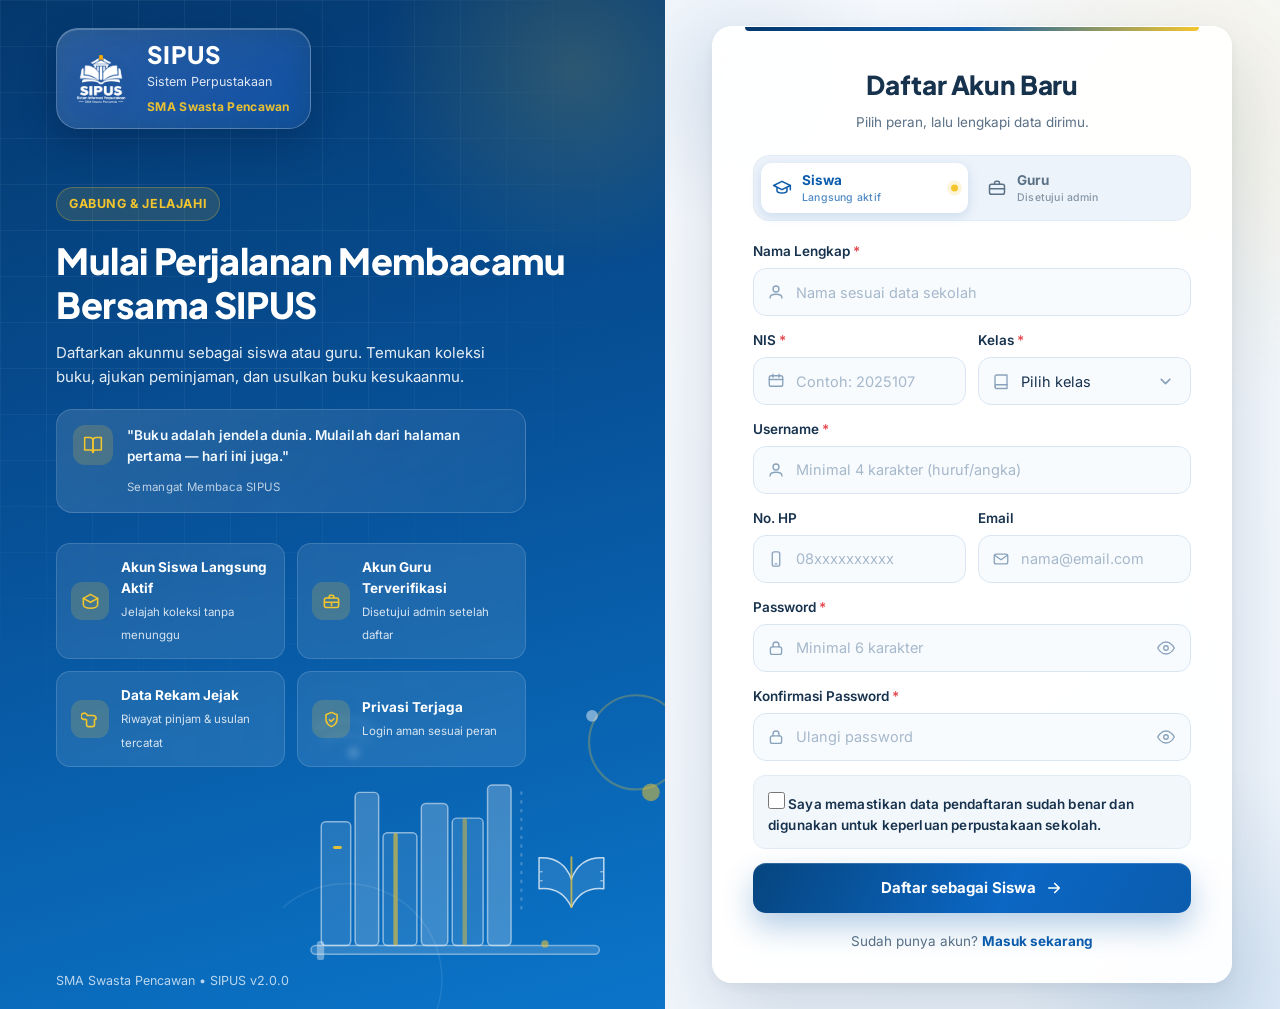
==== commit 9c3a421d: "UI v1.6.0: hardening mobile + fix registrasi ponsel Hardening mobile (siswa/guru/admin): tabel padat" ====
--- a/sipus/register.html
+++ b/sipus/register.html
@@ -12,7 +12,7 @@
   <link rel="stylesheet" href="css/auth.css">
   <link rel="stylesheet" href="css/ui-refresh.css">
 </head>
-<body class="auth-page">
+<body class="auth-page auth-register">
   <div class="auth-shell">
 
     <!-- ======== PANEL BRANDING (kiri) ======== -->
@@ -106,12 +106,8 @@
     <main class="auth-main">
       <section class="auth-card" style="max-width: 520px;">
         <div class="auth-mobile-brand">
-          <img src="assets/sipus-logo-wy.png" alt="Logo SIPUS">
-          <div class="auth-mobile-brand-text">
-            <div class="auth-mobile-brand-name">SIPUS</div>
-            <div class="auth-mobile-brand-sub">Sistem Perpustakaan</div>
-            <div class="auth-mobile-brand-school">SMA Swasta Pencawan</div>
-          </div>
+          <span class="auth-mobile-brand-kicker">Portal Akun</span>
+          <span class="auth-mobile-brand-name">SIPUS</span>
         </div>
 
         <div class="a-phases">
--- a/sipus/css/style.css
+++ b/sipus/css/style.css
@@ -514,6 +514,7 @@
   display: flex;
   align-items: center;
   gap: 12px;
+  min-height: 44px;
   padding: 11px 12px;
   border-radius: 10px;
   color: rgba(255,255,255,.72);
@@ -1480,3 +1481,180 @@
 @media (max-width: 380px) {
   .book-grid { grid-template-columns: 1fr; }
 }
+
+/* ============================================================
+   HARDENING MOBILE (semua portal)
+   1. Cegah overflow horizontal pada container layout
+   2. Tabel padat -> kartu bertumpuk (pakai data-label)
+   3. Modal -> bottom sheet + jangkauan 44px
+   ============================================================ */
+
+/* --- 1. Anti-overflow: anak grid/flex default min-width:auto --- */
+.main,
+.content,
+.dash-section,
+.dash-grid-2 > *,
+.guru-dash > *,
+.page-head > * { min-width: 0; }
+
+/* --- 2. Tabel: rapatkan + g-scroll yang ergonomic --- */
+.table-wrap {
+  -webkit-overflow-scrolling: touch;
+  overscroll-behavior-x: contain;
+  max-width: 100%;
+}
+.table td,
+.table th { overflow-wrap: anywhere; word-break: break-word; }
+.table td:last-child,
+.table th:last-child { white-space: nowrap; }
+
+@media (max-width: 700px) {
+  .table { min-width: 0; }
+  .table th,
+  .table td { padding: 10px 11px; font-size: 12.5px; }
+  .table th { font-size: 11px; letter-spacing: .03em; }
+  .table-wrap {
+    border-radius: 14px;
+    background:
+      linear-gradient(to right, var(--surface) 30%, rgba(255, 255, 255, 0)) left center / 40px 100% no-repeat,
+      linear-gradient(to left, var(--surface) 30%, rgba(255, 255, 255, 0)) right center / 40px 100% no-repeat,
+      var(--surface);
+    background-attachment: local, local, scroll;
+  }
+  .btn-sm { min-height: 44px; padding: 10px 14px; }
+  .action-btn { min-width: 44px; min-height: 44px; }
+}
+
+/* Tabel -> kartu (aktifkan per tabel lewat .table-cards) */
+@media (max-width: 640px) {
+  .table-cards,
+  .table-cards tbody,
+  .table-cards tr,
+  .table-cards td { display: block; width: 100%; }
+  .table-cards thead { display: none; }
+  .table-cards tr {
+    border: 1px solid var(--border);
+    border-radius: 14px;
+    background: var(--surface);
+    margin: 0 0 12px;
+    padding: 12px 14px;
+    box-shadow: 0 6px 18px -12px rgba(5, 70, 128, .35);
+  }
+  .table-cards tr:last-child { margin-bottom: 0; }
+  .table-cards td {
+    display: grid;
+    grid-template-columns: minmax(84px, 34%) 1fr;
+    gap: 10px;
+    align-items: start;
+    padding: 7px 0;
+    border-bottom: 1px dashed #EDF2F8;
+    text-align: left;
+    white-space: normal;
+  }
+  /* kalahkan aturan .table td:last-child { white-space: nowrap } */
+  .table-cards td,
+  .table-cards td:last-child { white-space: normal; }
+  .table-cards td::before {
+    content: attr(data-label);
+    font-size: 10.5px;
+    font-weight: 800;
+    text-transform: uppercase;
+    letter-spacing: .05em;
+    color: var(--text-muted);
+    line-height: 1.5;
+  }
+  .table-cards td:last-child { border-bottom: none; }
+  .table-cards td[data-label="Aksi"] { grid-template-columns: 1fr; }
+  .table-cards td[data-label="Aksi"]::before { margin-bottom: 2px; }
+  .table-cards td[data-label="Aksi"] .btn { min-height: 44px; }
+
+  /* Sel BER-isinya cover/avatar: label di atas, nilai penuh lebar */
+  .table-cards td:has(> .td-cell) { grid-template-columns: 1fr; }
+  .table-cards td:has(> .td-cell)::before { margin-bottom: 4px; }
+
+  /* Baris kosong: jadi blok pesan, bukan pair label-nilai */
+  .table-cards .row-empty { padding: 26px 14px; }
+  .table-cards .row-empty td {
+    display: block;
+    text-align: center;
+    color: var(--text-muted);
+    font-size: 13px;
+    border-bottom: none;
+    padding: 0;
+  }
+  .table-cards .row-empty td::before { content: none; }
+}
+
+/* Baris kosong versi tabel biasa (desktop) */
+.table .row-empty td {
+  text-align: center;
+  color: var(--text-muted);
+  padding: 32px 16px;
+  font-size: 13px;
+}
+
+/* Angka stok: tengah + warna status (desktop) */
+.table .num-center { text-align: center; font-weight: 750; }
+.table .num-success { text-align: center; color: var(--success); font-weight: 750; }
+.table .num-warning { text-align: center; color: var(--warning); font-weight: 750; }
+.table .num-danger { text-align: center; color: var(--danger); font-weight: 750; }
+@media (max-width: 640px) {
+  .table-cards .num-center,
+  .table-cards .num-success,
+  .table-cards .num-warning,
+  .table-cards .num-danger { text-align: left; }
+}
+
+/* Baris aksi dalam kartu: tombol membagi rata */
+.table-cards td[data-label="Aksi"] > * { display: inline-flex; }
+.table-cards .cell-actions,
+.table-cards .td-actions { display: flex; gap: 8px; flex-wrap: wrap; }
+.table-cards .cell-actions .btn,
+.table-cards .cell-actions .action-btn,
+.table-cards .td-actions .btn,
+.table-cards .td-actions .action-btn { flex: 1 1 auto; justify-content: center; min-height: 44px; }
+/* Ikon-only (aksi baris data) tetap kotak, tidak melebar penuh */
+.table-cards .td-actions .action-btn { flex: 0 0 44px; padding: 0; }
+
+/* --- 3. Modal: bottom sheet di ponsel --- */
+@media (max-width: 640px) {
+  .modal-overlay { align-items: flex-end; padding: 0; }
+  .modal {
+    max-width: none;
+    max-height: 92svh;
+    border-radius: 20px 20px 0 0;
+    padding: 22px 16px calc(20px + env(safe-area-inset-bottom, 0px));
+    transform: translateY(24px);
+  }
+  .modal-overlay.show .modal { transform: translateY(0); }
+  .modal-head { margin-bottom: 14px; gap: 12px; }
+  .modal-head h3 { font-size: 16.5px; line-height: 1.3; }
+  .modal-close { width: 44px; height: 44px; flex: 0 0 44px; font-size: 22px; }
+  .logout-box .btn { min-height: 46px; }
+}
+
+/* --- 4. Jangkauan sentuh minimal 44px pada kontrol utama --- */
+@media (max-width: 768px) {
+  .btn { min-height: 44px; }
+  .nav-item,
+  .quick-menu-item,
+  .icon-circle,
+  .avatar,
+  .fav-btn,
+  .modal-close,
+  .action-btn,
+  .btn-sm,
+  .filter-chip,
+  .chart-toggle button,
+  .book-actions .btn { min-height: 44px; min-width: 44px; }
+  .nav-item { height: 44px; }
+  .icon-circle,
+  .avatar,
+  .fav-btn { width: 44px; height: 44px; }
+  .action-btn { min-width: 44px; }
+  .chart-toggle { padding: 4px; gap: 4px; }
+  .chart-toggle button { padding: 8px 12px; }
+  .bn-item { min-height: 48px; }
+  .page-head .actions .btn { flex: 1 1 auto; justify-content: center; min-height: 44px; }
+  input, select, textarea, .input, .select, .textarea { font-size: 16px; }
+}
--- a/sipus/css/auth.css
+++ b/sipus/css/auth.css
@@ -267,27 +267,31 @@
   background: linear-gradient(90deg, var(--a-primary-deep), var(--a-primary), var(--a-accent));
 }
 
-.auth-mobile-brand { display: none; align-items: center; justify-content: center; gap: 12px; margin-bottom: 20px; }
-.auth-mobile-brand-logo {
-  flex: 0 0 auto;
-  display: grid;
-  place-items: center;
-  width: 58px;
-  height: 58px;
-  border: 1px solid rgba(11, 92, 173, .12);
-  border-radius: 18px;
-  background: linear-gradient(145deg, #FFFFFF 0%, #E9F3FD 100%);
-  box-shadow: 0 10px 24px rgba(9, 42, 84, .14);
-}
-.auth-mobile-brand img {
-  width: 42px;
-  height: 42px;
-  object-fit: contain;
-}
-.auth-mobile-brand-name { font-family: var(--a-display); font-weight: 800; font-size: 20px; color: var(--a-ink); }
-.auth-mobile-brand-text { min-width: 0; text-align: left; }
-.auth-mobile-brand-sub { font-size: 12px; color: var(--a-muted); margin-top: 2px; }
-.auth-mobile-brand-school { font-size: 11px; font-weight: 700; letter-spacing: .3px; color: var(--a-primary); margin-top: 3px; }
+/* Brand ringkas khusus ponsel: tanpa logo, cukup konteks + nama aplikasi */
+.auth-mobile-brand {
+  display: none;
+  flex-direction: column;
+  align-items: center;
+  justify-content: center;
+  gap: 3px;
+  margin-bottom: 18px;
+  text-align: center;
+}
+.auth-mobile-brand-kicker {
+  font-size: 10.5px;
+  font-weight: 800;
+  letter-spacing: .9px;
+  text-transform: uppercase;
+  color: var(--a-primary);
+}
+.auth-mobile-brand-name {
+  font-family: var(--a-display);
+  font-weight: 800;
+  font-size: 26px;
+  line-height: 1.15;
+  letter-spacing: -.3px;
+  color: var(--a-ink);
+}
 
 .auth-card-head { text-align: center; margin-bottom: 22px; }
 .auth-card-kicker {
@@ -382,11 +386,11 @@
 /* tombol show/hide password */
 .a-pass-toggle {
   position: absolute;
-  right: 5px;
+  right: 3px;
   top: 50%;
   transform: translateY(-50%);
-  width: 38px;
-  height: 38px;
+  width: 44px;
+  height: 44px;
   display: grid;
   place-items: center;
   border: 0;
@@ -1008,7 +1012,7 @@
   body.auth-page .auth-card { padding: 16px 30px 14px; }
   body.auth-page .auth-card-head h2 { font-size: 22px; }
   body.auth-page .auth-card-head { margin-bottom: 10px; }
-  body.auth-page .a-input input, body.auth-page .a-input select { height: 42px; }
+  body.auth-page .a-input input, body.auth-page .a-input select { height: 44px; }
   body.auth-page .a-field { margin-bottom: 8px; }
   body.auth-page .a-field > label { margin-bottom: 5px; }
   body.auth-page .a-row { margin-bottom: 8px; }
@@ -1032,13 +1036,6 @@
   background: none;
   box-shadow: none;
   filter: drop-shadow(0 10px 22px rgba(0, 30, 80, .32));
-}
-.auth-mobile-brand img {
-  padding: 0;
-  border-radius: 0;
-  background: none;
-  box-shadow: none;
-  filter: drop-shadow(0 6px 14px rgba(9, 42, 84, .22));
 }
 
 /* ============================================================
@@ -1162,6 +1159,73 @@
   color: var(--a-ink);
 }
 .a-check--terms input { margin-top: 4px; flex-shrink: 0; width: 17px; height: 17px; }
+
+/* ============================================================
+   REGISTER — FOKUS: panel branding disembunyikan di layar kecil
+   ============================================================ */
+
+/* Halaman registrasi tidak butuh panel descriptor panjang di ponsel.
+   Cukup kartu formulir + brand ringkas (sama seperti halaman login). */
+@media (max-width: 1000px) {
+  body.auth-register .auth-shell { min-height: 100vh; min-height: 100svh; }
+  body.auth-register .auth-main { overflow-x: clip; }
+  body.auth-register .auth-card { max-width: 560px; margin: 0 auto; }
+}
+@media (max-width: 768px) {
+  body.auth-register .auth-brand { display: none !important; }
+  body.auth-register .auth-shell { min-height: 100svh; display: flex; flex-direction: column; }
+  body.auth-register .auth-main {
+    width: 100%;
+    min-height: 100svh;
+    overflow-x: clip;
+    align-items: flex-start;
+    padding: 18px 14px calc(26px + env(safe-area-inset-bottom, 0px));
+    background:
+      radial-gradient(circle at 12% 8%, rgba(11, 92, 173, .12), transparent 28%),
+      radial-gradient(circle at 90% 86%, rgba(244, 198, 46, .13), transparent 24%),
+      linear-gradient(155deg, #F8FBFF 0%, #EAF3FC 100%);
+  }
+  body.auth-register .auth-main::before { display: none; }
+  body.auth-register .auth-main::after { right: -220px; bottom: -220px; }
+  body.auth-register .auth-card {
+    margin-top: 0;
+    width: 100%;
+    max-width: 460px;
+    padding: 22px 18px 20px;
+    box-shadow: 0 28px 72px rgba(9, 42, 84, .18), 0 4px 14px rgba(9, 42, 84, .06);
+  }
+  body.auth-register .auth-card::before { left: 18px; right: 18px; }
+  body.auth-register .a-reg-form { display: grid; gap: 14px; }
+  body.auth-register .a-btn { height: auto; min-height: 50px; font-size: 15px; }
+}
+
+/* `display: grid` di atas menimpa aturan [hidden] dari UA stylesheet,
+   sehingga form Guru ikut tampil di bawah form Siswa di ponsel.
+   Paksa sembunyi sesuai peran yang dipilih. */
+.a-reg-form[hidden] { display: none !important; }
+
+/* Anti-overflow universal: kolom/grid tidak boleh memaksa halaman melebar */
+.auth-main,
+.auth-card,
+.a-reg-form,
+.a-grid2,
+.a-field,
+.a-input,
+.a-input input,
+.a-input select,
+.a-input textarea,
+.a-check { min-width: 0; max-width: 100%; }
+.a-input input,
+.a-input select,
+.a-input textarea { width: 100%; }
+
+/* S.square/password & tombolnya tetap comfortable di layar sempit */
+@media (max-width: 768px) {
+  .a-input { min-height: 48px; }
+  .a-pass-toggle { min-width: 44px; min-height: 44px; }
+  .a-switch button { min-height: 56px; }
+  .a-check { min-height: 44px; padding: 12px; }
+}
 
 /* ============================================================
    RECOVERY (Lupa Password / Ganti Kata Sandi) — gradasi + kaca
@@ -1265,17 +1329,6 @@
   -webkit-backdrop-filter: blur(16px) saturate(150%);
   box-shadow: 0 14px 34px rgba(3, 26, 56, .28), inset 0 1px 0 rgba(255, 255, 255, .22);
 }
-@media (max-width: 1000px) {
-  .auth-mobile-brand {
-    padding: 10px 14px;
-    border-radius: 18px;
-    background: linear-gradient(135deg, rgba(255, 255, 255, .78), rgba(255, 255, 255, .46));
-    backdrop-filter: blur(14px);
-    -webkit-backdrop-filter: blur(14px);
-    border: 1px solid rgba(255, 255, 255, .75);
-    box-shadow: 0 12px 28px rgba(9, 42, 84, .14);
-  }
-}
 
 /* ============================================================
    RESPONSIVE LANJUTAN — ponsel kecil & keyboard Android
@@ -1284,9 +1337,8 @@
   .auth-main { padding-left: 10px; padding-right: 10px; }
   .auth-card { padding: 26px 16px 22px; }
   .auth-card::before { left: 16px; right: 16px; }
-  .auth-mobile-brand { gap: 9px; padding: 9px 11px; }
-  .auth-mobile-brand img { width: 44px; height: 44px; }
-  .auth-mobile-brand-name { font-size: 18px; }
+  .auth-mobile-brand { margin-bottom: 12px; }
+  .auth-mobile-brand-name { font-size: 23px; }
   .a-switch { padding: 6px; gap: 6px; }
   .a-switch button { padding: 8px 9px; }
   .a-switch-label { font-size: 13px; }
